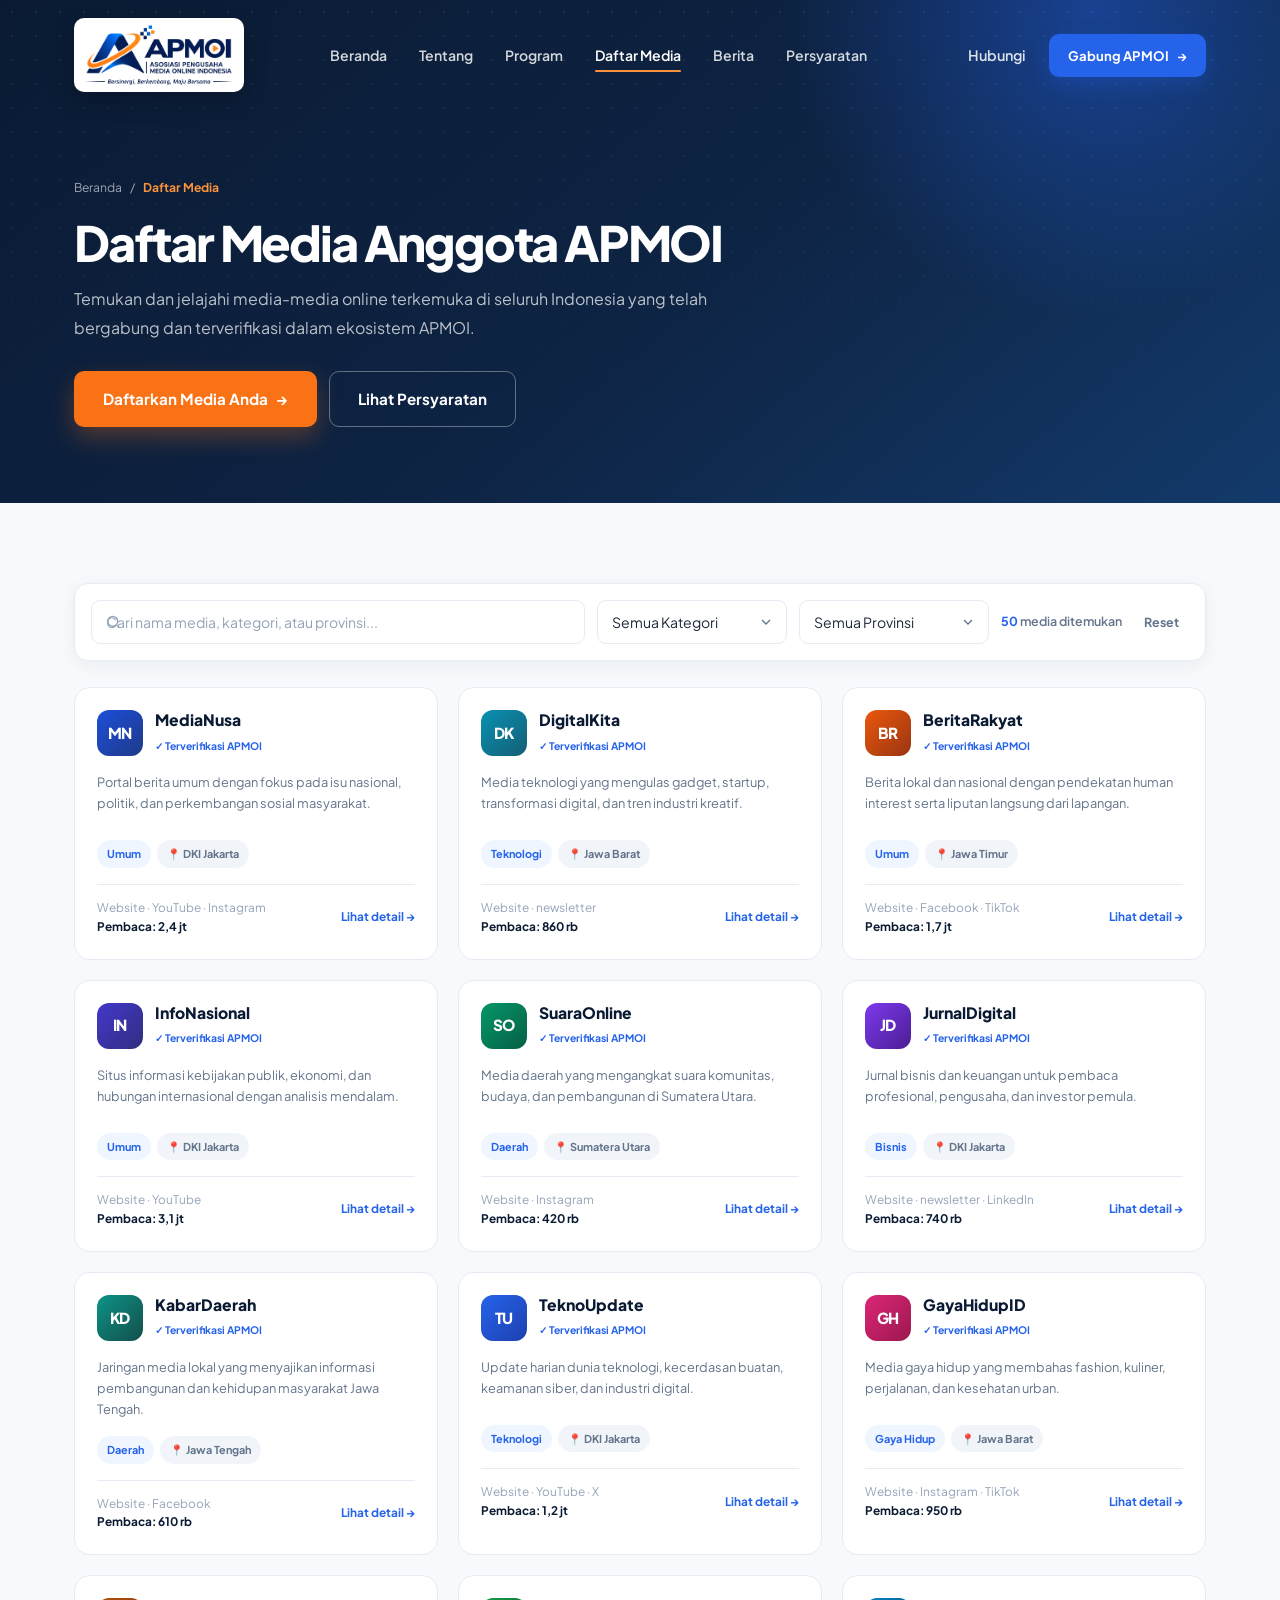
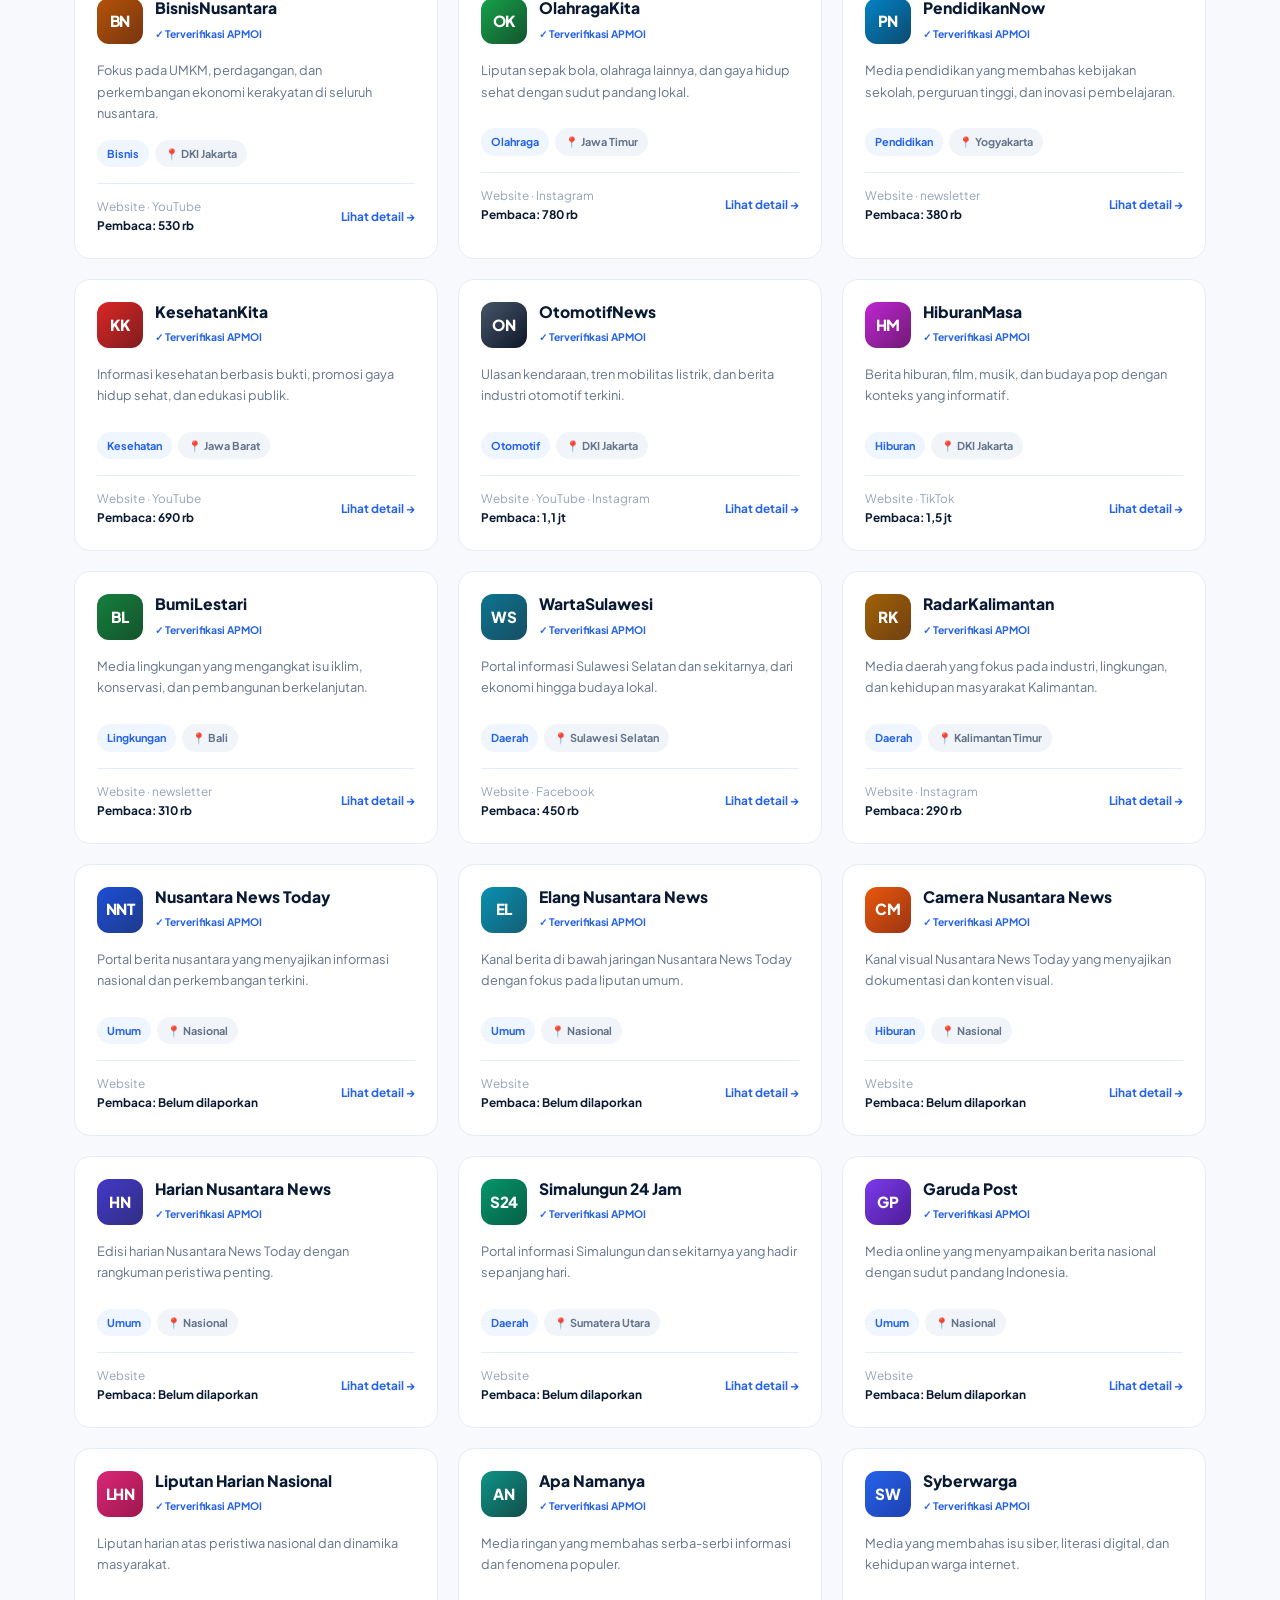
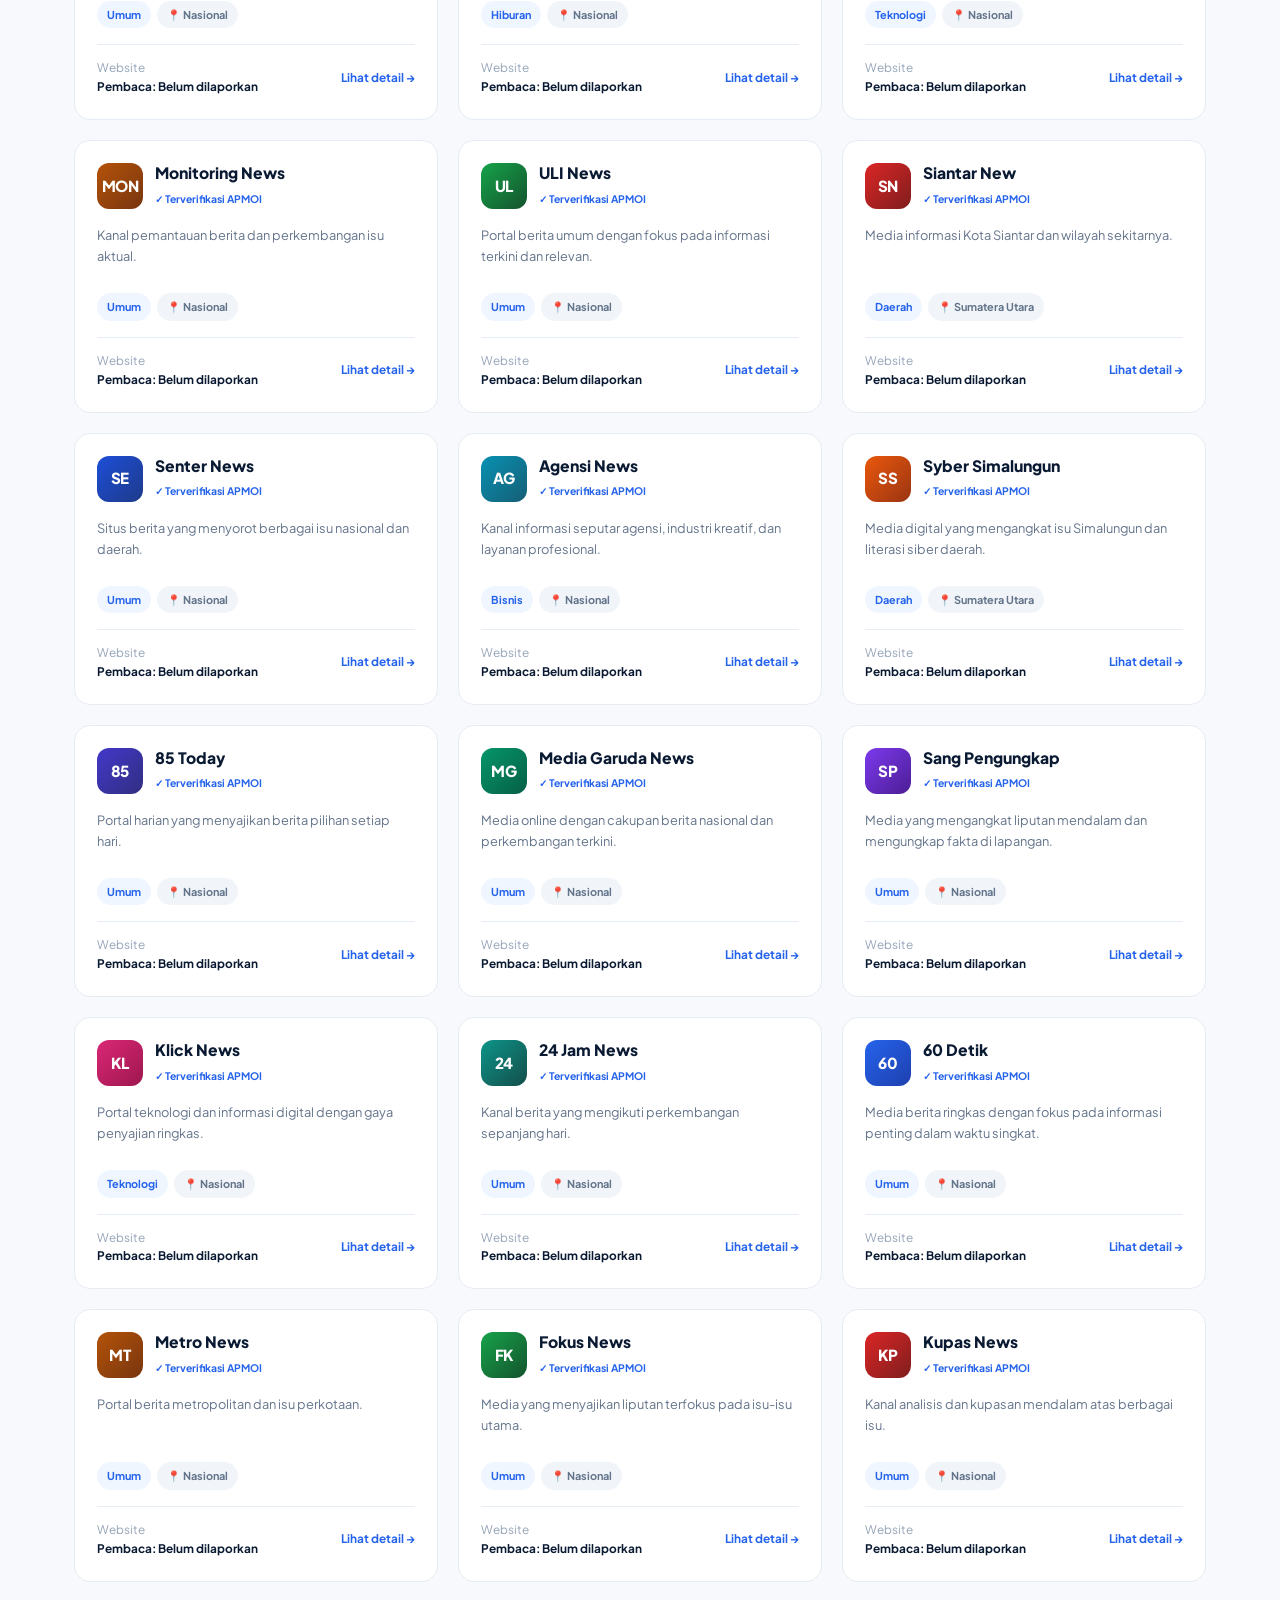
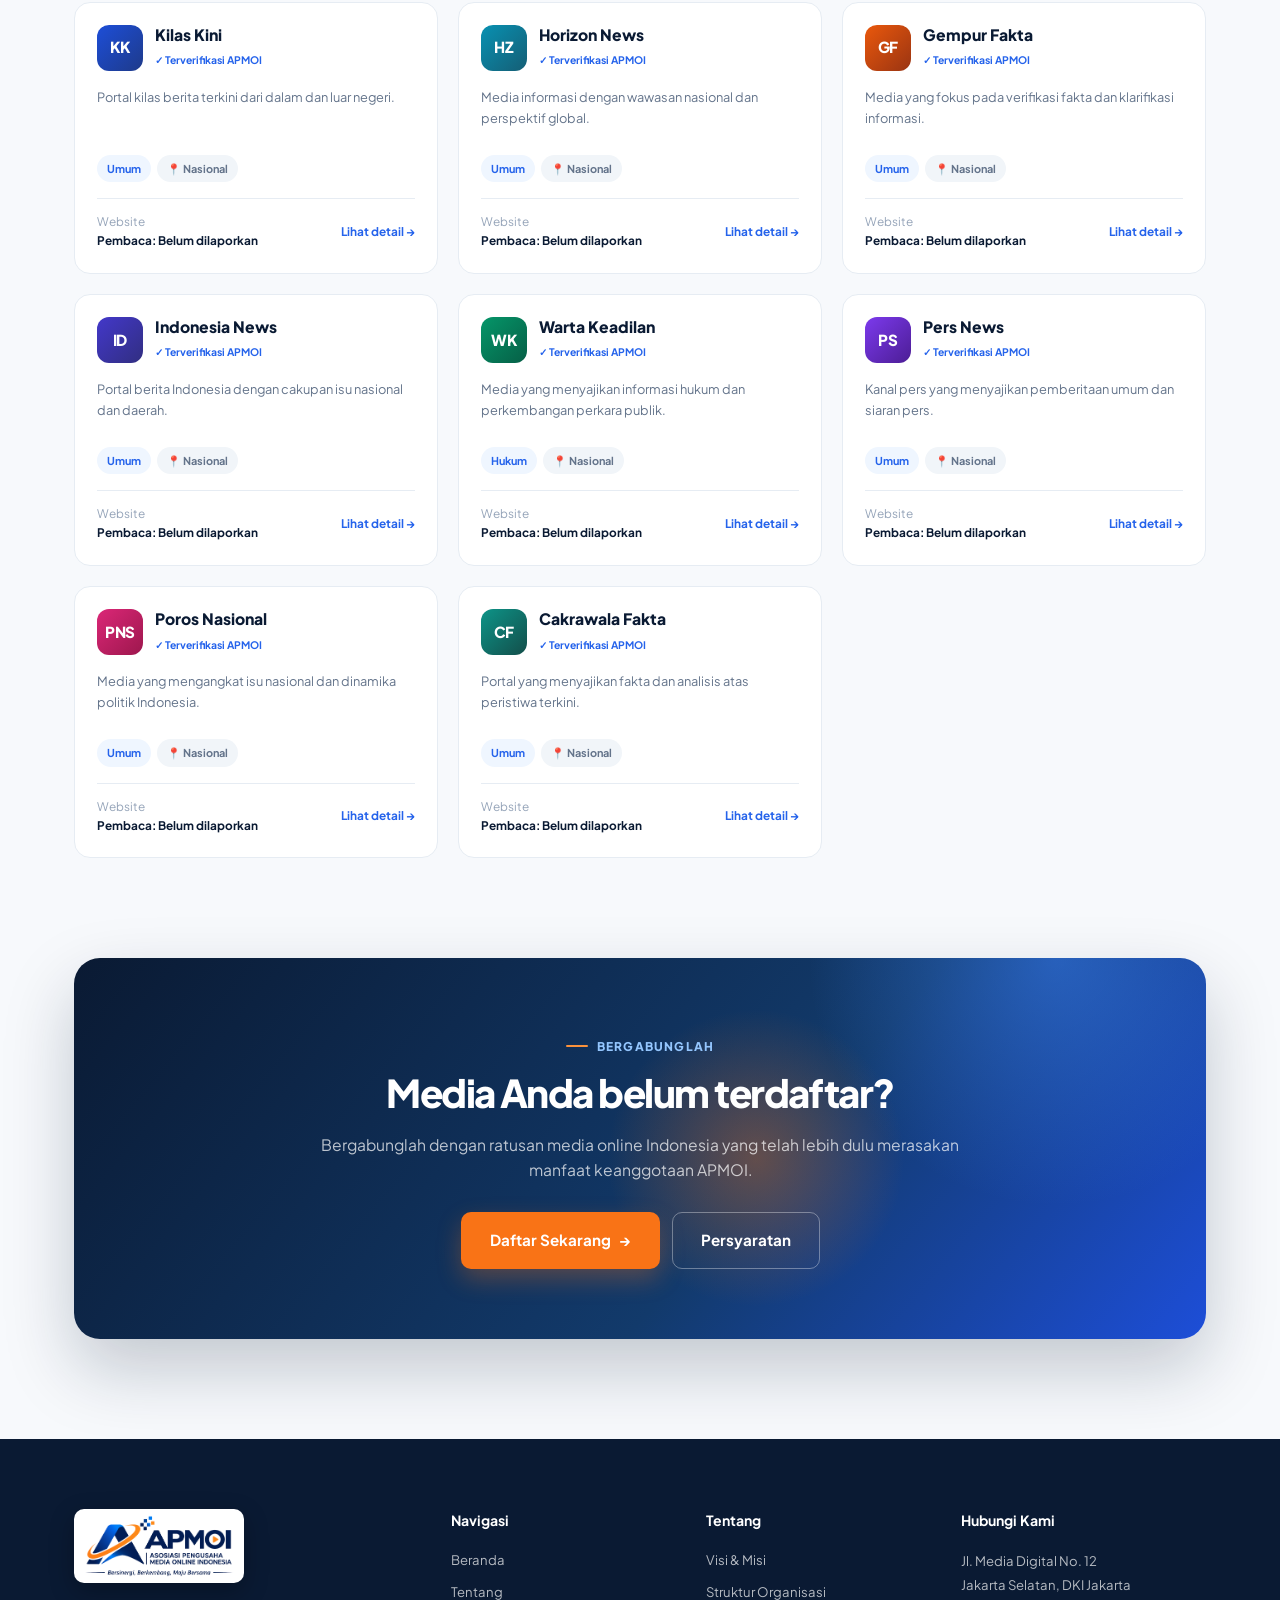
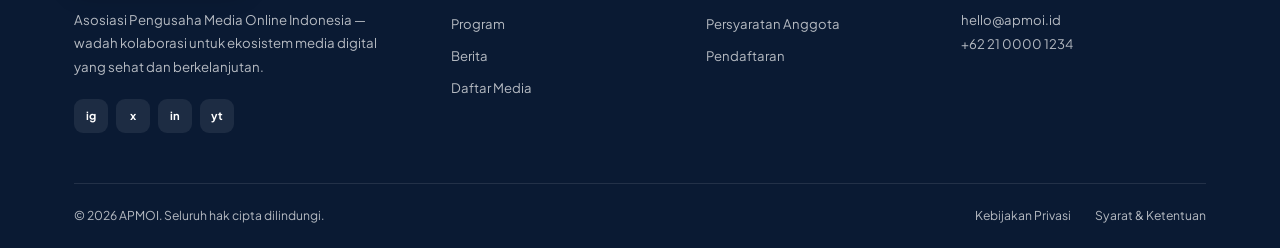
==== daftar-media.html @ 380a8fff "Tema website APMOI: halaman, direktori media, syarat anggota, PWA" ====
<!DOCTYPE html>
<html lang="id">
<head>
  <meta charset="UTF-8" />
  <meta name="viewport" content="width=device-width, initial-scale=1.0" />
  <meta name="description" content="Direktori media online anggota APMOI dari seluruh Indonesia." />
  <title>Daftar Media Anggota — APMOI</title>
  <link rel="preload" as="image" href="assets/apmoi-logo-transparent.png" />
  <link rel="preconnect" href="https://fonts.googleapis.com" />
  <link rel="preconnect" href="https://fonts.gstatic.com" crossorigin />
  <link href="https://fonts.googleapis.com/css2?family=Plus+Jakarta+Sans:wght@400;500;600;700;800&display=swap" rel="stylesheet" />
  <link rel="stylesheet" href="css/style.css" />
  <link rel="manifest" href="manifest.webmanifest" />
  <meta name="theme-color" content="#0a1a33" />
  <meta name="mobile-web-app-capable" content="yes" />
  <link rel="apple-touch-icon" href="assets/icon-192.png" />
</head>
<body data-page="media">
  <header class="site-header" id="header">
    <div class="container header-inner">
      <a href="index.html" class="brand" aria-label="APMOI Beranda">
        <span class="brand-plate"><img src="assets/apmoi-logo-transparent.png" alt="APMOI — Asosiasi Pengusaha Media Online Indonesia" class="brand-logo" width="722" height="300" /></span>
      </a>
      <nav class="nav" id="nav" aria-label="Navigasi utama">
        <a href="index.html" class="nav-link" data-nav="home">Beranda</a>
        <a href="tentang.html" class="nav-link" data-nav="tentang">Tentang</a>
        <a href="program.html" class="nav-link" data-nav="program">Program</a>
        <a href="daftar-media.html" class="nav-link" data-nav="media">Daftar Media</a>
        <a href="berita.html" class="nav-link" data-nav="berita">Berita</a>
        <a href="persyaratan.html" class="nav-link" data-nav="persyaratan">Persyaratan</a>
      </nav>
      <div class="header-actions">
        <a href="kontak.html" class="btn btn-ghost">Hubungi</a>
        <a href="pendaftaran.html" class="btn btn-primary btn-sm">Gabung APMOI <span aria-hidden="true">→</span></a>
      </div>
      <button class="menu-toggle" id="menuToggle" aria-label="Buka menu" aria-expanded="false"><span></span><span></span><span></span></button>
    </div>
  </header>
  <main>
    <section class="page-hero">
      <div class="container">
        <div class="breadcrumb"><a href="index.html">Beranda</a><span>/</span><span>Daftar Media</span></div>
        <h1>Daftar Media Anggota APMOI</h1>
        <p>Temukan dan jelajahi media-media online terkemuka di seluruh Indonesia yang telah bergabung dan terverifikasi dalam ekosistem APMOI.</p>
        <div class="page-hero-actions">
          <a href="pendaftaran.html" class="btn btn-accent btn-lg">Daftarkan Media Anda <span>→</span></a>
          <a href="persyaratan.html" class="btn btn-outline-light btn-lg">Lihat Persyaratan</a>
        </div>
      </div>
    </section>
    <section class="page-section tint">
      <div class="container">
        <div class="toolbar">
          <div class="search-box">
            <svg viewBox="0 0 24 24"><circle cx="11" cy="11" r="7"/><path d="m20 20-3.5-3.5"/></svg>
            <input type="text" id="mediaSearch" placeholder="Cari nama media, kategori, atau provinsi..." aria-label="Cari media" />
          </div>
          <select id="filterKategori" aria-label="Filter kategori"><option value="">Semua Kategori</option></select>
          <select id="filterProvinsi" aria-label="Filter provinsi"><option value="">Semua Provinsi</option></select>
          <span class="toolbar-note"><strong id="resultCount">50</strong> media ditemukan</span>
          <button class="btn-reset" id="resetFilter">Reset</button>
        </div>
        <div class="directory-grid" id="directoryGrid">

        </div>
        <div class="empty-state" id="emptyState" style="display:none">
          <div class="empty-icon">🔍</div><h3>Media tidak ditemukan</h3>
          <p>Coba kata kunci lain atau ubah filter pencarian Anda.</p>
        </div>
      </div>
    </section>
    <section class="cta">
      <div class="container">
        <div class="cta-box reveal">
          <div class="cta-glow" aria-hidden="true"></div>
          <div class="cta-content">
            <div class="section-tag light"><span></span> Bergabunglah</div>
            <h2>Media Anda belum terdaftar?</h2>
            <p>Bergabunglah dengan ratusan media online Indonesia yang telah lebih dulu merasakan manfaat keanggotaan APMOI.</p>
            <div class="cta-actions"><a href="pendaftaran.html" class="btn btn-accent btn-lg">Daftar Sekarang <span>→</span></a><a href="persyaratan.html" class="btn btn-outline-light btn-lg">Persyaratan</a></div>
          </div>
        </div>
      </div>
    </section>
  </main>
  <footer class="site-footer" id="kontak">
    <div class="container">
      <div class="footer-grid">
        <div class="footer-brand">
          <a href="index.html" class="brand">
            <span class="brand-plate"><img src="assets/apmoi-logo-transparent.png" alt="APMOI" class="brand-logo" width="722" height="300" /></span>
          </a>
          <p>Asosiasi Pengusaha Media Online Indonesia — wadah kolaborasi untuk ekosistem media digital yang sehat dan berkelanjutan.</p>
          <div class="socials">
            <a href="https://instagram.com" target="_blank" rel="noopener" aria-label="Instagram">ig</a>
            <a href="https://x.com" target="_blank" rel="noopener" aria-label="Twitter">x</a>
            <a href="https://linkedin.com" target="_blank" rel="noopener" aria-label="LinkedIn">in</a>
            <a href="https://youtube.com" target="_blank" rel="noopener" aria-label="YouTube">yt</a>
          </div>
        </div>
        <div class="footer-col">
          <h4>Navigasi</h4>
          <a href="index.html">Beranda</a>
          <a href="tentang.html">Tentang</a>
          <a href="program.html">Program</a>
          <a href="berita.html">Berita</a>
          <a href="daftar-media.html">Daftar Media</a>
        </div>
        <div class="footer-col">
          <h4>Tentang</h4>
          <a href="tentang.html#visi-misi">Visi & Misi</a>
          <a href="tentang.html#struktur">Struktur Organisasi</a>
          <a href="persyaratan.html">Persyaratan Anggota</a>
          <a href="pendaftaran.html">Pendaftaran</a>
        </div>
        <div class="footer-col">
          <h4>Hubungi Kami</h4>
          <p>Jl. Media Digital No. 12<br />Jakarta Selatan, DKI Jakarta</p>
          <p>hello@apmoi.id<br />+62 21 0000 1234</p>
        </div>
      </div>
      <div class="footer-bottom">
        <p>© 2026 APMOI. Seluruh hak cipta dilindungi.</p>
        <div><a href="kebijakan.html">Kebijakan Privasi</a><a href="kebijakan.html#syarat">Syarat & Ketentuan</a></div>
      </div>
    </div>
  </footer>
  <script src="js/main.js"></script>
  <script src="js/media.js"></script>
  <script src="js/pages.js"></script>
  <script>
    if ("serviceWorker" in navigator) {
      window.addEventListener("load", () => navigator.serviceWorker.register("sw.js").catch(() => {}));
    }
  </script>
</body>
</html>
---- css/style.css ----
/* ============================================================
   APMOI — Asosiasi Pengusaha Media Online Indonesia
   Website theme
   ============================================================ */

:root {
  --navy: #0a1a33;
  --navy-2: #0e2444;
  --navy-3: #13315c;
  --blue: #2563eb;
  --blue-light: #3b82f6;
  --cyan: #06b6d4;
  --orange: #f97316;
  --orange-light: #fb923c;
  --purple: #8b5cf6;
  --bg: #f7f9fc;
  --white: #ffffff;
  --text: #1e293b;
  --muted: #64748b;
  --muted-light: #94a3b8;
  --border: #e6ecf3;
  --radius: 16px;
  --radius-sm: 10px;
  --shadow-sm: 0 4px 16px rgba(15, 36, 70, 0.06);
  --shadow-md: 0 14px 40px rgba(15, 36, 70, 0.1);
  --shadow-lg: 0 30px 70px rgba(10, 26, 51, 0.22);
  --transition: 0.3s cubic-bezier(0.4, 0, 0.2, 1);
  --max: 1180px;
}

* { margin: 0; padding: 0; box-sizing: border-box; }

html { scroll-behavior: smooth; }

body {
  font-family: "Plus Jakarta Sans", sans-serif;
  color: var(--text);
  background: var(--bg);
  line-height: 1.6;
  -webkit-font-smoothing: antialiased;
  overflow-x: hidden;
}

a { text-decoration: none; color: inherit; }
img { max-width: 100%; display: block; }
button { font-family: inherit; cursor: pointer; }

.container { width: 100%; max-width: var(--max); margin: 0 auto; padding: 0 24px; }

/* ---------- Buttons ---------- */
.btn {
  display: inline-flex;
  align-items: center;
  justify-content: center;
  gap: 8px;
  padding: 12px 22px;
  border-radius: 10px;
  font-size: 0.9rem;
  font-weight: 700;
  border: 1.5px solid transparent;
  transition: all var(--transition);
  white-space: nowrap;
}
.btn span { transition: transform var(--transition); }
.btn:hover span { transform: translateX(4px); }
.btn-sm { padding: 10px 18px; font-size: 0.82rem; }
.btn-lg { padding: 15px 28px; font-size: 0.95rem; }
.btn-primary { background: var(--blue); color: #fff; box-shadow: 0 8px 20px rgba(37, 99, 235, 0.25); }
.btn-primary:hover { background: #1d4ed8; transform: translateY(-2px); box-shadow: 0 12px 26px rgba(37, 99, 235, 0.35); }
.btn-ghost { color: var(--navy); font-weight: 600; padding: 10px 14px; }
.btn-ghost:hover { color: var(--blue); }
.btn-accent { background: var(--orange); color: #fff; box-shadow: 0 10px 24px rgba(249, 115, 22, 0.3); }
.btn-accent:hover { background: #ea580c; transform: translateY(-2px); box-shadow: 0 14px 30px rgba(249, 115, 22, 0.42); }
.btn-outline-light { color: #fff; border-color: rgba(255,255,255,0.35); }
.btn-outline-light:hover { background: rgba(255,255,255,0.1); border-color: rgba(255,255,255,0.6); transform: translateY(-2px); }

/* ---------- Header ---------- */
.site-header {
  position: fixed;
  top: 0; left: 0; right: 0;
  z-index: 100;
  padding: 18px 0;
  transition: all var(--transition);
}
.site-header.scrolled {
  background: rgba(255,255,255,0.92);
  backdrop-filter: blur(14px);
  -webkit-backdrop-filter: blur(14px);
  box-shadow: 0 1px 0 var(--border), 0 8px 30px rgba(15,36,70,0.06);
  padding: 12px 0;
}
.header-inner { display: flex; align-items: center; justify-content: space-between; gap: 24px; }

.brand { display: inline-flex; align-items: center; flex: none; }
.brand-plate {
  display: block;
  background: #fff;
  border-radius: 10px;
  padding: 6px 10px;
  box-shadow: 0 8px 24px rgba(0, 0, 0, 0.22);
  transition: all var(--transition);
}
.brand-logo { display: block; width: 150px; height: auto; }
.site-header.scrolled .brand-plate {
  background: transparent;
  box-shadow: none;
  padding: 6px 0;
}
.site-footer .brand-plate { box-shadow: 0 8px 24px rgba(0, 0, 0, 0.28); }

.nav { display: flex; align-items: center; gap: 4px; }
.nav-link {
  color: rgba(255,255,255,0.82);
  font-size: 0.88rem;
  font-weight: 600;
  padding: 9px 14px;
  border-radius: 8px;
  transition: all var(--transition);
  position: relative;
}
.nav-link:hover, .nav-link.active { color: #fff; }
.nav-link.active::after {
  content: ""; position: absolute; left: 14px; right: 14px; bottom: 3px;
  height: 2px; border-radius: 2px; background: var(--orange-light);
}
.site-header.scrolled .nav-link { color: var(--muted); }
.site-header.scrolled .nav-link:hover, .site-header.scrolled .nav-link.active { color: var(--blue); }
.site-header.scrolled .nav-link.active::after { background: var(--blue); }

.header-actions { display: flex; align-items: center; gap: 8px; }
.site-header:not(.scrolled) .btn-ghost { color: rgba(255,255,255,0.85); }
.site-header:not(.scrolled) .btn-ghost:hover { color: #fff; }

.menu-toggle { display: none; background: none; border: 0; width: 42px; height: 42px; padding: 10px; }
.menu-toggle span { display: block; height: 2px; background: #fff; border-radius: 2px; margin: 5px 0; transition: all var(--transition); }
.site-header.scrolled .menu-toggle span { background: var(--navy); }

/* ---------- Hero ---------- */
.hero {
  position: relative;
  background: linear-gradient(150deg, #0a1a33 0%, #0e2444 55%, #123a6b 100%);
  color: #fff;
  padding-top: 178px;
  overflow: hidden;
}
.hero-bg { position: absolute; inset: 0; overflow: hidden; pointer-events: none; }
.blob { position: absolute; border-radius: 50%; filter: blur(80px); opacity: 0.5; }
.blob-1 { width: 520px; height: 520px; background: #1d4ed8; top: -180px; right: -80px; }
.blob-2 { width: 420px; height: 420px; background: #0891b2; bottom: -220px; left: -100px; opacity: 0.3; }
.grid-overlay {
  position: absolute; inset: 0;
  background-image: radial-gradient(rgba(255,255,255,0.09) 1px, transparent 1px);
  background-size: 26px 26px;
  mask-image: linear-gradient(to bottom, black, transparent 85%);
  -webkit-mask-image: linear-gradient(to bottom, black, transparent 85%);
}
.hero-inner {
  position: relative; z-index: 2;
  display: grid; grid-template-columns: 1.05fr 0.95fr;
  align-items: center; gap: 60px;
  padding-bottom: 90px;
}
.eyebrow {
  display: inline-flex; align-items: center; gap: 9px;
  background: rgba(255,255,255,0.08);
  border: 1px solid rgba(255,255,255,0.14);
  padding: 7px 15px 7px 11px; border-radius: 100px;
  font-size: 0.75rem; font-weight: 600; letter-spacing: 0.02em;
  color: rgba(255,255,255,0.9);
  margin-bottom: 24px;
}
.eyebrow-dot { width: 8px; height: 8px; border-radius: 50%; background: var(--orange-light); box-shadow: 0 0 0 4px rgba(251,146,60,0.2); }
.hero h1 { font-size: clamp(2.5rem, 4.6vw, 4rem); line-height: 1.12; font-weight: 800; letter-spacing: -0.045em; margin-bottom: 22px; }
.grad-text { background: linear-gradient(100deg, #60a5fa 0%, #22d3ee 50%, #fb923c 100%); -webkit-background-clip: text; background-clip: text; color: transparent; }
.hero-desc { color: rgba(255,255,255,0.72); font-size: 1.02rem; max-width: 520px; margin-bottom: 32px; line-height: 1.75; }
.hero-actions { display: flex; flex-wrap: wrap; gap: 12px; margin-bottom: 36px; }
.hero-trust { display: flex; align-items: center; gap: 14px; }
.avatars { display: flex; }
.avatars span {
  width: 34px; height: 34px; border-radius: 50%;
  display: grid; place-items: center;
  font-size: 0.6rem; font-weight: 800; color: #fff;
  border: 2px solid var(--navy-2); margin-left: -10px;
  background: linear-gradient(135deg, #3b82f6, #1e3a8a);
}
.avatars span:first-child { margin-left: 0; }
.avatars span:nth-child(2) { background: linear-gradient(135deg, #f97316, #c2410c); }
.avatars span:nth-child(3) { background: linear-gradient(135deg, #06b6d4, #0e7490); }
.avatars span:nth-child(4) { background: linear-gradient(135deg, #8b5cf6, #5b21b6); }
.avatars span:nth-child(5) { background: #1e293b; font-size: 0.55rem; }
.hero-trust p { font-size: 0.78rem; color: rgba(255,255,255,0.65); }
.hero-trust strong { color: #fff; }

/* Hero visual */
.hero-visual { position: relative; min-height: 420px; }
.visual-card {
  background: linear-gradient(160deg, rgba(255,255,255,0.12), rgba(255,255,255,0.04));
  border: 1px solid rgba(255,255,255,0.16);
  backdrop-filter: blur(18px); -webkit-backdrop-filter: blur(18px);
  border-radius: 22px; padding: 26px;
  box-shadow: var(--shadow-lg);
}
.main-card { position: relative; z-index: 2; transform: rotate(1.5deg); transition: transform 0.5s ease; }
.main-card:hover { transform: rotate(0deg) translateY(-6px); }
.card-top { display: flex; justify-content: space-between; align-items: flex-start; margin-bottom: 26px; }
.card-label { font-size: 0.68rem; text-transform: uppercase; letter-spacing: 0.12em; color: rgba(255,255,255,0.55); font-weight: 700; }
.card-top h3 { font-size: 1.05rem; font-weight: 700; margin-top: 4px; }
.badge-live { display: inline-flex; align-items: center; gap: 6px; font-size: 0.68rem; font-weight: 700; background: rgba(16,185,129,0.16); color: #6ee7b7; padding: 5px 10px; border-radius: 100px; }
.badge-live i { width: 6px; height: 6px; border-radius: 50%; background: #34d399; box-shadow: 0 0 8px #34d399; }
.chart { height: 160px; display: flex; align-items: flex-end; gap: 10px; padding-bottom: 2px; border-bottom: 1px solid rgba(255,255,255,0.12); }
.chart-bar { flex: 1; height: var(--h); position: relative; }
.chart-bar span {
  position: absolute; bottom: 0; left: 0; right: 0; height: 100%;
  background: linear-gradient(180deg, rgba(96,165,250,0.75), rgba(37,99,235,0.25));
  border-radius: 6px 6px 0 0;
  transform-origin: bottom;
  animation: growBar 1s cubic-bezier(0.2,0.8,0.2,1) backwards;
}
.chart-bar:nth-child(1) span { animation-delay: 0.1s; }
.chart-bar:nth-child(2) span { animation-delay: 0.18s; }
.chart-bar:nth-child(3) span { animation-delay: 0.26s; }
.chart-bar:nth-child(4) span { animation-delay: 0.34s; }
.chart-bar:nth-child(5) span { animation-delay: 0.42s; }
.chart-bar:nth-child(6) span { animation-delay: 0.5s; }
.chart-bar:nth-child(7) span { animation-delay: 0.58s; }
.chart-bar.active span { background: linear-gradient(180deg, #fb923c, rgba(249,115,22,0.3)); }
@keyframes growBar { from { transform: scaleY(0); } to { transform: scaleY(1); } }
.card-foot { display: grid; grid-template-columns: repeat(3, 1fr); gap: 8px; margin-top: 22px; }
.card-foot div { display: flex; flex-direction: column; }
.card-foot small { font-size: 0.65rem; color: rgba(255,255,255,0.55); }
.card-foot strong { font-size: 1.1rem; font-weight: 800; margin-top: 2px; }

.float-card {
  position: absolute; z-index: 3;
  display: flex; align-items: center; gap: 12px;
  background: rgba(255,255,255,0.96);
  color: var(--navy);
  border-radius: 14px; padding: 12px 16px;
  box-shadow: 0 18px 40px rgba(0,0,0,0.25);
  animation: floaty 5s ease-in-out infinite;
}
.float-card small { display: block; font-size: 0.63rem; color: var(--muted); }
.float-card strong { font-size: 0.95rem; font-weight: 800; }
.float-1 { top: 40px; right: -18px; }
.float-2 { bottom: 32px; left: -22px; animation-delay: -2.5s; }
.float-icon { width: 36px; height: 36px; border-radius: 10px; display: grid; place-items: center; font-weight: 800; color: #fff; background: linear-gradient(135deg, #22c55e, #16a34a); font-size: 1rem; }
.float-ring { width: 40px; height: 40px; border-radius: 50%; display: grid; place-items: center; background: conic-gradient(var(--blue) 0 92%, #e2e8f0 92%); position: relative; }
.float-ring::before { content: ""; position: absolute; inset: 5px; border-radius: 50%; background: #fff; }
.float-ring span { position: relative; z-index: 1; font-size: 0.6rem; font-weight: 800; color: var(--blue); }
.float-chip {
  position: absolute; z-index: 3; bottom: 130px; right: -10px;
  background: var(--orange); color: #fff; font-size: 0.68rem; font-weight: 700;
  padding: 9px 14px; border-radius: 100px; box-shadow: 0 12px 26px rgba(249,115,22,0.4);
  animation: floaty 6s ease-in-out infinite reverse;
}
@keyframes floaty { 0%,100% { transform: translateY(0); } 50% { transform: translateY(-12px); } }

/* Hero stats */
.hero-stats { position: relative; z-index: 2; border-top: 1px solid rgba(255,255,255,0.1); background: rgba(0,0,0,0.12); }
.stats-grid { display: grid; grid-template-columns: repeat(4, 1fr); }
.stat { text-align: center; padding: 34px 12px; border-right: 1px solid rgba(255,255,255,0.1); }
.stat:last-child { border-right: 0; }
.stat strong { display: block; font-size: 2.2rem; font-weight: 800; letter-spacing: -0.04em; }
.stat span { font-size: 0.78rem; color: rgba(255,255,255,0.6); font-weight: 500; }

/* ---------- Sections ---------- */
.section { padding: 100px 0; }
.section-tag {
  display: inline-flex; align-items: center; gap: 9px;
  font-size: 0.75rem; font-weight: 800; letter-spacing: 0.1em;
  text-transform: uppercase; color: var(--blue);
  margin-bottom: 14px;
}
.section-tag span { width: 22px; height: 2px; background: var(--orange); border-radius: 2px; }
.section-tag.light { color: #93c5fd; }
.section-tag.light span { background: var(--orange-light); }
.section-title { font-size: clamp(1.9rem, 3vw, 2.6rem); line-height: 1.2; font-weight: 800; letter-spacing: -0.04em; color: var(--navy); margin-bottom: 16px; }
.section-desc { color: var(--muted); font-size: 0.98rem; line-height: 1.8; }
.section-head { margin-bottom: 50px; }
.section-head.center { text-align: center; max-width: 640px; margin-left: auto; margin-right: auto; }
.section-head.center .section-desc { margin-top: 4px; }
.section-head.row { display: flex; align-items: flex-end; justify-content: space-between; gap: 30px; }
.link-arrow { display: inline-flex; align-items: center; gap: 8px; color: var(--blue); font-weight: 700; font-size: 0.9rem; margin-top: 24px; }
.link-arrow span { transition: transform var(--transition); }
.link-arrow:hover span { transform: translateX(5px); }

/* ---------- About ---------- */
.about { background: var(--white); }
.about-grid { display: grid; grid-template-columns: 0.95fr 1.05fr; gap: 80px; align-items: center; }
.about-visual { position: relative; padding: 20px 20px 40px 0; }
.about-shape { position: absolute; inset: 0 0 20px 20px; background: linear-gradient(135deg, #dbeafe, #e0f2fe); border-radius: 26px; transform: rotate(-3deg); }
.about-img-card {
  position: relative; z-index: 2;
  background: linear-gradient(150deg, var(--navy), #1e40af);
  border-radius: 24px; padding: 44px 36px; min-height: 340px;
  display: flex; flex-direction: column; justify-content: flex-end;
  box-shadow: var(--shadow-md); overflow: hidden;
}
.about-pattern { position: absolute; inset: 0; background-image: radial-gradient(rgba(255,255,255,0.12) 1px, transparent 1px); background-size: 20px 20px; opacity: 0.6; }
.about-quote { position: relative; z-index: 2; color: #fff; }
.quote-mark { font-size: 4rem; line-height: 0.6; color: var(--orange-light); font-family: Georgia, serif; }
.about-quote p { font-size: 1.35rem; font-weight: 700; line-height: 1.45; letter-spacing: -0.02em; margin: 12px 0 18px; }
.quote-by { font-size: 0.72rem; color: rgba(255,255,255,0.65); }
.quote-by span { color: #fff; font-weight: 700; }
.about-badge {
  position: absolute; z-index: 3; right: -10px; top: 0;
  background: #fff; border-radius: 14px; padding: 14px 20px;
  box-shadow: var(--shadow-md); text-align: center;
}
.about-badge strong { display: block; font-size: 1.5rem; font-weight: 800; color: var(--blue); line-height: 1; }
.about-badge small { font-size: 0.65rem; color: var(--muted); }
.vision-mission { margin-top: 30px; display: grid; gap: 16px; }
.vm-item { display: flex; gap: 16px; background: var(--bg); border: 1px solid var(--border); border-radius: var(--radius-sm); padding: 18px 20px; transition: all var(--transition); }
.vm-item:hover { border-color: #bfdbfe; transform: translateX(4px); }
.vm-icon { width: 42px; height: 42px; flex: none; display: grid; place-items: center; border-radius: 11px; background: #dbeafe; color: var(--blue); font-size: 1.2rem; font-weight: 700; }
.vm-item h4 { font-size: 0.95rem; font-weight: 800; color: var(--navy); margin-bottom: 3px; }
.vm-item p { font-size: 0.83rem; color: var(--muted); line-height: 1.6; }

/* ---------- Programs ---------- */
.programs { background: var(--bg); }
.program-grid { display: grid; grid-template-columns: repeat(4, 1fr); gap: 20px; }
.program-card {
  position: relative; overflow: hidden;
  background: var(--white); border: 1px solid var(--border);
  border-radius: var(--radius); padding: 30px 26px 34px;
  transition: all var(--transition);
}
.program-card:hover { transform: translateY(-8px); box-shadow: var(--shadow-md); border-color: transparent; }
.program-card::before { content: ""; position: absolute; top: 0; left: 0; right: 0; height: 3px; background: var(--blue); transform: scaleX(0); transition: transform var(--transition); }
.program-card:hover::before { transform: scaleX(1); }
.program-icon { width: 52px; height: 52px; display: grid; place-items: center; border-radius: 14px; font-size: 1.4rem; font-weight: 700; margin-bottom: 22px; }
.program-icon.blue { background: #dbeafe; color: var(--blue); }
.program-icon.orange { background: #ffedd5; color: var(--orange); }
.program-icon.cyan { background: #cffafe; color: #0891b2; }
.program-icon.purple { background: #ede9fe; color: var(--purple); }
.program-card h3 { font-size: 1.05rem; font-weight: 800; color: var(--navy); margin-bottom: 10px; }
.program-card p { font-size: 0.85rem; color: var(--muted); line-height: 1.7; }
.program-num { position: absolute; right: 20px; top: 18px; font-size: 2.4rem; font-weight: 800; color: var(--bg); line-height: 1; }

/* ---------- News ---------- */
.news { background: var(--white); }
.news-grid { display: grid; grid-template-columns: repeat(3, 1fr); gap: 24px; }
.news-filter-bar { display: flex; flex-wrap: wrap; gap: 8px; margin-bottom: 28px; }
.news-filter { background: var(--white); border: 1px solid var(--border); color: var(--muted); font-size: 0.78rem; font-weight: 700; padding: 9px 16px; border-radius: 100px; transition: all var(--transition); }
.news-filter:hover { border-color: #bfdbfe; color: var(--blue); }
.news-filter.active { background: var(--navy); border-color: var(--navy); color: #fff; }
.news-card { background: var(--white); border: 1px solid var(--border); border-radius: var(--radius); overflow: hidden; transition: all var(--transition); }
.news-card.hidden { display: none; }
.news-card:hover { transform: translateY(-6px); box-shadow: var(--shadow-md); border-color: transparent; }
.news-thumb { height: 180px; position: relative; overflow: hidden; }
.news-thumb::after { content: ""; position: absolute; inset: 0; background: linear-gradient(to top, rgba(10,26,51,0.25), transparent); }
.thumb-1 { background: linear-gradient(135deg, #1e3a8a, #3b82f6); }
.thumb-2 { background: linear-gradient(135deg, #0f766e, #06b6d4); }
.thumb-3 { background: linear-gradient(135deg, #9a3412, #f97316); }
.news-thumb::before {
  content: ""; position: absolute; inset: 0;
  background-image: radial-gradient(rgba(255,255,255,0.18) 1.5px, transparent 1.5px);
  background-size: 18px 18px;
}
.news-cat { position: absolute; z-index: 2; top: 16px; left: 16px; background: rgba(255,255,255,0.95); color: var(--navy); font-size: 0.68rem; font-weight: 800; padding: 5px 12px; border-radius: 100px; }
.news-body { padding: 24px; }
.news-meta { font-size: 0.72rem; color: var(--muted-light); font-weight: 600; margin-bottom: 10px; }
.news-body h3 { font-size: 1.05rem; font-weight: 800; line-height: 1.45; color: var(--navy); margin-bottom: 10px; transition: color var(--transition); }
.news-card:hover .news-body h3 { color: var(--blue); }
.news-body p { font-size: 0.83rem; color: var(--muted); line-height: 1.7; margin-bottom: 16px; }
.read-more { font-size: 0.82rem; font-weight: 700; color: var(--blue); display: inline-flex; align-items: center; gap: 6px; }
.read-more span { transition: transform var(--transition); }
.read-more:hover span { transform: translateX(5px); }

/* ---------- Members ---------- */
.members { background: var(--bg); }
.logo-cloud { display: grid; grid-template-columns: repeat(4, 1fr); gap: 16px; }
.logo-item {
  display: flex; align-items: center; justify-content: center; gap: 10px;
  background: var(--white); border: 1px solid var(--border);
  border-radius: 12px; padding: 24px 12px;
  font-size: 1rem; font-weight: 800; color: var(--navy-2);
  letter-spacing: -0.02em; transition: all var(--transition);
}
.logo-item:hover { border-color: #bfdbfe; box-shadow: var(--shadow-sm); transform: translateY(-3px); color: var(--blue); }
.logo-glyph { font-size: 1.1rem; }
.g1 { color: var(--blue); } .g2 { color: var(--orange); } .g3 { color: #0891b2; } .g4 { color: var(--purple); }
.g5 { color: #e11d48; } .g6 { color: var(--blue); } .g7 { color: #16a34a; } .g8 { color: var(--orange); }

/* ---------- CTA ---------- */
.cta { padding: 20px 0 100px; background: var(--bg); }
.cta-box {
  position: relative; overflow: hidden;
  background: linear-gradient(130deg, #0a1a33, #123a6b 60%, #1d4ed8);
  border-radius: 26px; padding: 70px 60px; text-align: center;
  box-shadow: var(--shadow-lg);
}
.cta-glow { position: absolute; width: 500px; height: 500px; border-radius: 50%; background: radial-gradient(circle, rgba(59,130,246,0.5), transparent 70%); top: -250px; right: -100px; }
.cta-glow::after { content: ""; position: absolute; width: 300px; height: 300px; border-radius: 50%; background: radial-gradient(circle, rgba(249,115,22,0.35), transparent 70%); bottom: -100px; left: -200px; top: auto; right: auto; }
.cta-content { position: relative; z-index: 2; max-width: 700px; margin: 0 auto; }
.cta h2 { color: #fff; font-size: clamp(1.8rem, 3vw, 2.5rem); font-weight: 800; letter-spacing: -0.04em; line-height: 1.2; margin-bottom: 16px; }
.cta p { color: rgba(255,255,255,0.72); font-size: 0.98rem; margin-bottom: 30px; }
.cta-actions { display: flex; justify-content: center; flex-wrap: wrap; gap: 12px; }

/* ---------- Footer ---------- */
.site-footer { background: var(--navy); color: rgba(255,255,255,0.7); padding: 70px 0 0; }
.footer-grid { display: grid; grid-template-columns: 1.6fr 1fr 1fr 1.2fr; gap: 50px; padding-bottom: 50px; }
.footer-brand p { font-size: 0.83rem; line-height: 1.8; margin: 18px 0 20px; max-width: 320px; }
.socials { display: flex; gap: 8px; }
.socials a { width: 34px; height: 34px; display: grid; place-items: center; border-radius: 9px; background: rgba(255,255,255,0.08); color: #fff; font-size: 0.7rem; font-weight: 700; transition: all var(--transition); }
.socials a:hover { background: var(--blue); transform: translateY(-3px); }
.footer-col h4 { color: #fff; font-size: 0.88rem; font-weight: 700; margin-bottom: 18px; }
.footer-col a { display: block; font-size: 0.82rem; margin-bottom: 11px; transition: color var(--transition); }
.footer-col a:hover { color: #fff; }
.footer-col p { font-size: 0.82rem; line-height: 1.8; margin-bottom: 12px; }
.footer-bottom { border-top: 1px solid rgba(255,255,255,0.1); padding: 22px 0; display: flex; justify-content: space-between; align-items: center; gap: 20px; font-size: 0.76rem; }
.footer-bottom div { display: flex; gap: 24px; }
.footer-bottom a:hover { color: #fff; }

/* ---------- Reveal ---------- */
.reveal { opacity: 0; transform: translateY(24px); transition: opacity 0.7s ease, transform 0.7s ease; }
.reveal.visible { opacity: 1; transform: translateY(0); }
.program-grid .reveal:nth-child(2), .news-grid .reveal:nth-child(2), .stat.reveal:nth-child(2), .stats-grid .reveal:nth-child(2) { transition-delay: 0.1s; }
.program-grid .reveal:nth-child(3), .news-grid .reveal:nth-child(3), .stats-grid .reveal:nth-child(3) { transition-delay: 0.2s; }
.program-grid .reveal:nth-child(4), .stats-grid .reveal:nth-child(4) { transition-delay: 0.3s; }
.hero .reveal:nth-child(2) { transition-delay: 0.08s; }
.hero .reveal:nth-child(3) { transition-delay: 0.16s; }
.hero .reveal:nth-child(4) { transition-delay: 0.24s; }
.hero .reveal:nth-child(5) { transition-delay: 0.32s; }

/* ---------- Responsive ---------- */
@media (max-width: 1024px) {
  .hero-inner { gap: 36px; }
  .about-grid { gap: 40px; }
  .program-grid { grid-template-columns: repeat(2, 1fr); }
  .logo-cloud { grid-template-columns: repeat(4, 1fr); }
  .footer-grid { grid-template-columns: 1.4fr 1fr 1fr; }
  .footer-col:last-child { grid-column: 2 / -1; }
}

@media (max-width: 860px) {
  .nav {
    position: fixed; top: 0; right: 0; height: 100vh; width: 280px;
    background: var(--white); flex-direction: column; align-items: stretch;
    padding: 90px 24px 30px; gap: 4px;
    transform: translateX(100%); transition: transform var(--transition);
    box-shadow: -10px 0 40px rgba(0,0,0,0.1);
  }
  .nav.open { transform: translateX(0); }
  .nav-link { color: var(--navy); padding: 13px 12px; border-radius: 8px; }
  .nav-link.active { color: var(--blue); background: #eff6ff; }
  .nav-link.active::after { display: none; }
  .menu-toggle { display: block; z-index: 101; }
  .menu-toggle.open span:nth-child(1) { transform: translateY(7px) rotate(45deg); }
  .menu-toggle.open span:nth-child(2) { opacity: 0; }
  .menu-toggle.open span:nth-child(3) { transform: translateY(-7px) rotate(-45deg); }
  .header-actions { display: none; }
  .hero-inner { grid-template-columns: 1fr; padding-top: 20px; }
  .hero-visual { max-width: 520px; margin: 20px auto 0; width: 100%; }
  .hero { padding-top: 148px; }
  .about-grid { grid-template-columns: 1fr; }
  .about-visual { max-width: 520px; margin: 0 auto; width: 100%; }
  .news-grid { grid-template-columns: repeat(2, 1fr); }
  .news-card:last-child { grid-column: 1 / -1; }
  .section-head.row { flex-direction: column; align-items: flex-start; }
}

@media (max-width: 640px) {
  .container { padding: 0 18px; }
  .brand-logo { width: 126px; }
  .brand-plate { padding: 5px 8px; }
  .section { padding: 70px 0; }
  .hero h1 { font-size: 2.25rem; }
  .hero-desc { font-size: 0.92rem; }
  .stats-grid { grid-template-columns: repeat(2, 1fr); }
  .stat { border-bottom: 1px solid rgba(255,255,255,0.1); }
  .stat:nth-child(2) { border-right: 0; }
  .program-grid, .news-grid, .logo-cloud { grid-template-columns: 1fr; }
  .news-card:last-child { grid-column: auto; }
  .cta-box { padding: 50px 24px; }
  .footer-grid { grid-template-columns: 1fr 1fr; gap: 35px 20px; }
  .footer-brand { grid-column: 1 / -1; }
  .footer-col:last-child { grid-column: 1 / -1; }
  .footer-bottom { flex-direction: column; align-items: flex-start; }
  .float-1 { right: -6px; }
  .float-2 { left: -6px; }
  .float-chip { right: 0; }
}

@media (prefers-reduced-motion: reduce) {
  *, *::before, *::after { animation-duration: 0.01ms !important; transition-duration: 0.01ms !important; }
  .reveal { opacity: 1; transform: none; }
}

/* ============================================================
   Inner pages — direktori, persyaratan, form, artikel, dll.
   ============================================================ */

/* ---------- Page hero ---------- */
.page-hero {
  position: relative;
  overflow: hidden;
  background: linear-gradient(140deg, #0a1a33 0%, #0e2444 55%, #133a6b 100%);
  color: #fff;
  padding: 178px 0 76px;
}
.page-hero::before {
  content: ""; position: absolute; width: 620px; height: 620px; border-radius: 50%;
  background: radial-gradient(circle, rgba(37,99,235,0.45), transparent 70%);
  top: -300px; right: -120px; pointer-events: none;
}
.page-hero::after {
  content: ""; position: absolute; inset: 0; pointer-events: none;
  background-image: radial-gradient(rgba(255,255,255,0.08) 1px, transparent 1px);
  background-size: 24px 24px;
  mask-image: linear-gradient(to bottom, black, transparent 90%);
  -webkit-mask-image: linear-gradient(to bottom, black, transparent 90%);
}
.page-hero .container { position: relative; z-index: 2; }
.breadcrumb { display: flex; align-items: center; gap: 8px; font-size: 0.76rem; color: rgba(255,255,255,0.6); margin-bottom: 18px; }
.breadcrumb a:hover { color: #fff; }
.breadcrumb span:last-child { color: var(--orange-light); font-weight: 700; }
.page-hero h1 { font-size: clamp(2.1rem, 3.8vw, 3.2rem); line-height: 1.15; letter-spacing: -0.045em; font-weight: 800; margin-bottom: 14px; }
.page-hero p { max-width: 700px; color: rgba(255,255,255,0.72); font-size: 1rem; line-height: 1.8; }
.page-hero-actions { display: flex; flex-wrap: wrap; gap: 12px; margin-top: 28px; }

.page-section { padding: 80px 0; }
.page-section.alt { background: var(--white); }
.page-section.tint { background: var(--bg); }

/* ---------- Badges & pills ---------- */
.badge-soft { display: inline-flex; align-items: center; gap: 6px; font-size: 0.68rem; font-weight: 700; padding: 5px 10px; border-radius: 100px; background: #eff6ff; color: var(--blue); }
.badge-soft.orange { background: #fff7ed; color: #c2410c; }
.badge-soft.green { background: #ecfdf5; color: #059669; }
.badge-soft.purple { background: #f5f3ff; color: #7c3aed; }
.badge-soft.gray { background: #f1f5f9; color: var(--muted); }

/* ---------- Toolbar / filter ---------- */
.toolbar {
  display: flex; flex-wrap: wrap; gap: 12px; align-items: center;
  background: var(--white); border: 1px solid var(--border);
  border-radius: 14px; padding: 16px; box-shadow: var(--shadow-sm); margin-bottom: 26px;
}
.search-box { position: relative; flex: 1 1 260px; }
.search-box svg { position: absolute; left: 14px; top: 50%; transform: translateY(-50%); width: 17px; height: 17px; stroke: var(--muted-light); fill: none; stroke-width: 2; }
.search-box input { width: 100%; padding: 12px 14px 12px 42px; }
.toolbar select { flex: 0 1 190px; min-width: 150px; }
.toolbar-note { margin-left: auto; font-size: 0.78rem; color: var(--muted); font-weight: 600; white-space: nowrap; }
.toolbar-note strong { color: var(--blue); }
.btn-reset { background: none; border: 0; color: var(--muted); font-size: 0.78rem; font-weight: 700; padding: 8px 10px; border-radius: 8px; }
.btn-reset:hover { background: var(--bg); color: var(--blue); }

/* ---------- Form controls (shared) ---------- */
input[type="text"], input[type="email"], input[type="url"], input[type="tel"],
input[type="number"], input[type="password"], input[type="date"], select, textarea {
  width: 100%; font-family: inherit; font-size: 0.88rem; color: var(--text);
  background: var(--white); border: 1.5px solid var(--border);
  border-radius: 9px; padding: 12px 14px; outline: none;
  transition: border-color var(--transition), box-shadow var(--transition);
}
input:focus, select:focus, textarea:focus { border-color: var(--blue); box-shadow: 0 0 0 4px rgba(37,99,235,0.1); }
textarea { resize: vertical; min-height: 120px; }
input::placeholder, textarea::placeholder { color: var(--muted-light); }
select { appearance: none; background-image: url("data:image/svg+xml,%3Csvg xmlns='http://www.w3.org/2000/svg' width='16' height='16' viewBox='0 0 24 24' fill='none' stroke='%2364748b' stroke-width='2'%3E%3Cpath d='m6 9 6 6 6-6'/%3E%3C/svg%3E"); background-repeat: no-repeat; background-position: right 12px center; padding-right: 36px; }
label.field-label { display: block; font-size: 0.8rem; font-weight: 700; color: var(--navy); margin-bottom: 7px; }
label.field-label .req { color: #dc2626; margin-left: 2px; }
.field { margin-bottom: 18px; }
.field-hint { font-size: 0.72rem; color: var(--muted-light); margin-top: 6px; }
.error-msg { display: none; font-size: 0.72rem; color: #dc2626; margin-top: 6px; font-weight: 600; }
.field.invalid input, .field.invalid select, .field.invalid textarea { border-color: #dc2626; background: #fffafa; }
.field.invalid .error-msg { display: block; }
.check-row { display: flex; gap: 10px; align-items: flex-start; font-size: 0.82rem; color: var(--muted); line-height: 1.6; }
.check-row input[type="checkbox"] { width: 17px; height: 17px; accent-color: var(--blue); margin-top: 3px; flex: none; }
.check-row a { color: var(--blue); font-weight: 600; }

/* ---------- Media directory ---------- */
.directory-grid { display: grid; grid-template-columns: repeat(3, 1fr); gap: 20px; }
.media-card {
  background: var(--white); border: 1px solid var(--border); border-radius: var(--radius);
  padding: 22px; transition: all var(--transition); position: relative; overflow: hidden;
}
.media-card:hover { transform: translateY(-5px); box-shadow: var(--shadow-md); border-color: #bfdbfe; }
.media-card.hidden { display: none; }
.media-head { display: flex; align-items: center; gap: 12px; margin-bottom: 16px; }
.media-logo { width: 46px; height: 46px; flex: none; border-radius: 12px; display: grid; place-items: center; font-weight: 800; font-size: 0.95rem; color: #fff; letter-spacing: -0.03em; }
.media-head h3 { font-size: 0.98rem; font-weight: 800; color: var(--navy); line-height: 1.3; }
.media-head .media-verified { display: inline-flex; align-items: center; gap: 3px; font-size: 0.65rem; color: var(--blue); font-weight: 700; margin-top: 3px; }
.media-desc { font-size: 0.8rem; color: var(--muted); line-height: 1.65; min-height: 52px; margin-bottom: 16px; }
.media-meta { display: flex; flex-wrap: wrap; gap: 6px; margin-bottom: 16px; }
.media-foot { display: flex; justify-content: space-between; align-items: center; gap: 10px; padding-top: 14px; border-top: 1px solid var(--border); font-size: 0.74rem; color: var(--muted-light); }
.media-foot strong { color: var(--navy); font-weight: 700; }
.media-foot a { color: var(--blue); font-weight: 700; display: inline-flex; align-items: center; gap: 4px; }
.media-foot a:hover { gap: 8px; }
.empty-state { text-align: center; padding: 60px 20px; color: var(--muted); }
.empty-state .empty-icon { font-size: 2.5rem; margin-bottom: 12px; }
.empty-state h3 { color: var(--navy); margin-bottom: 6px; }

/* ---------- Requirements ---------- */
.req-grid { display: grid; grid-template-columns: repeat(2, 1fr); gap: 20px; }
.req-card { background: var(--white); border: 1px solid var(--border); border-radius: var(--radius); padding: 26px; }
.req-card h3 { display: flex; align-items: center; gap: 12px; font-size: 1.05rem; font-weight: 800; color: var(--navy); margin-bottom: 18px; }
.req-card .req-icon { width: 40px; height: 40px; flex: none; display: grid; place-items: center; border-radius: 11px; background: #eff6ff; color: var(--blue); font-size: 1.1rem; }
.check-list { list-style: none; display: grid; gap: 12px; }
.check-list li { display: flex; gap: 11px; align-items: flex-start; font-size: 0.85rem; color: var(--muted); line-height: 1.6; }
.check-list li::before { content: "✓"; flex: none; width: 20px; height: 20px; border-radius: 50%; display: grid; place-items: center; background: #dcfce7; color: #15803d; font-size: 0.7rem; font-weight: 800; margin-top: 2px; }
.check-list li strong { color: var(--navy); }

.doc-grid { display: grid; grid-template-columns: repeat(3, 1fr); gap: 16px; }
.doc-item { display: flex; gap: 14px; background: var(--white); border: 1px solid var(--border); border-radius: 13px; padding: 20px; transition: all var(--transition); }
.doc-item:hover { border-color: #bfdbfe; transform: translateY(-3px); box-shadow: var(--shadow-sm); }
.doc-num { width: 32px; height: 32px; flex: none; display: grid; place-items: center; border-radius: 9px; background: var(--navy); color: #fff; font-size: 0.75rem; font-weight: 800; }
.doc-item h4 { font-size: 0.88rem; font-weight: 800; color: var(--navy); margin-bottom: 4px; }
.doc-item p { font-size: 0.76rem; color: var(--muted); line-height: 1.6; }
.doc-optional { margin-left: auto; font-size: 0.62rem; font-weight: 700; color: var(--muted-light); white-space: nowrap; height: fit-content; }

.steps { display: grid; grid-template-columns: repeat(5, 1fr); gap: 14px; counter-reset: step; }
.step { position: relative; background: var(--white); border: 1px solid var(--border); border-radius: 13px; padding: 24px 18px; text-align: center; }
.step::before { counter-increment: step; content: counter(step, decimal-leading-zero); display: grid; place-items: center; width: 40px; height: 40px; margin: 0 auto 14px; border-radius: 50%; background: linear-gradient(135deg, var(--blue), var(--navy-3)); color: #fff; font-size: 0.82rem; font-weight: 800; }
.step:not(:last-child)::after { content: "→"; position: absolute; right: -14px; top: 38px; z-index: 2; color: var(--blue); font-weight: 800; }
.step h4 { font-size: 0.86rem; font-weight: 800; color: var(--navy); margin-bottom: 6px; }
.step p { font-size: 0.74rem; color: var(--muted); line-height: 1.6; }
.step-time { display: inline-block; margin-top: 10px; font-size: 0.65rem; font-weight: 700; color: var(--blue); background: #eff6ff; padding: 4px 9px; border-radius: 100px; }

.table-wrap { background: var(--white); border: 1px solid var(--border); border-radius: var(--radius); overflow-x: auto; }
.data-table { width: 100%; border-collapse: collapse; font-size: 0.83rem; min-width: 620px; }
.data-table th, .data-table td { text-align: left; padding: 15px 18px; border-bottom: 1px solid var(--border); }
.data-table th { background: #f8fafc; font-size: 0.72rem; text-transform: uppercase; letter-spacing: 0.06em; font-weight: 800; color: var(--muted); }
.data-table td { color: var(--muted); vertical-align: top; }
.data-table td:first-child { color: var(--navy); font-weight: 700; }
.data-table tr:last-child td { border-bottom: 0; }

.faq { display: grid; gap: 12px; max-width: 850px; margin: 0 auto; }
.faq details { background: var(--white); border: 1px solid var(--border); border-radius: 12px; overflow: hidden; }
.faq details[open] { border-color: #bfdbfe; box-shadow: var(--shadow-sm); }
.faq summary { list-style: none; cursor: pointer; padding: 18px 20px; font-weight: 700; font-size: 0.9rem; color: var(--navy); display: flex; justify-content: space-between; align-items: center; gap: 16px; }
.faq summary::-webkit-details-marker { display: none; }
.faq summary::after { content: "+"; flex: none; width: 26px; height: 26px; display: grid; place-items: center; border-radius: 50%; background: #eff6ff; color: var(--blue); font-weight: 800; transition: transform var(--transition); }
.faq details[open] summary::after { transform: rotate(45deg); }
.faq .faq-a { padding: 0 20px 20px; font-size: 0.85rem; color: var(--muted); line-height: 1.8; }

/* ---------- Forms ---------- */
.form-layout { display: grid; grid-template-columns: 0.8fr 1.2fr; gap: 40px; align-items: start; }
.form-side { position: sticky; top: 110px; }
.form-side h2 { font-size: 1.5rem; font-weight: 800; color: var(--navy); letter-spacing: -0.03em; margin: 14px 0 12px; }
.form-side p { font-size: 0.87rem; color: var(--muted); line-height: 1.8; }
.form-tips { list-style: none; display: grid; gap: 12px; margin-top: 24px; }
.form-tips li { display: flex; gap: 10px; align-items: flex-start; font-size: 0.81rem; color: var(--muted); }
.form-tips li span { width: 24px; height: 24px; flex: none; border-radius: 7px; display: grid; place-items: center; background: #eff6ff; color: var(--blue); font-size: 0.75rem; font-weight: 800; }
.form-card { background: var(--white); border: 1px solid var(--border); border-radius: 18px; padding: 32px; box-shadow: var(--shadow-sm); }
.form-section-title { display: flex; align-items: center; gap: 12px; font-size: 0.95rem; font-weight: 800; color: var(--navy); margin: 6px 0 20px; padding-bottom: 14px; border-bottom: 1px solid var(--border); }
.form-section-title:not(:first-child) { margin-top: 34px; }
.form-section-title span { width: 28px; height: 28px; flex: none; display: grid; place-items: center; border-radius: 8px; background: var(--navy); color: #fff; font-size: 0.72rem; }
.form-grid { display: grid; grid-template-columns: repeat(2, 1fr); gap: 0 18px; }
.form-grid .full { grid-column: 1 / -1; }
.file-drop { border: 1.5px dashed #cbd5e1; border-radius: 11px; padding: 22px; text-align: center; background: #fafcff; transition: all var(--transition); }
.file-drop:hover { border-color: var(--blue); background: #f5f9ff; }
.file-drop input[type="file"] { font-size: 0.78rem; width: 100%; color: var(--muted); }
.file-drop input[type="file"]::file-selector-button { background: var(--navy); color: #fff; border: 0; border-radius: 8px; padding: 8px 12px; font-family: inherit; font-weight: 700; font-size: 0.75rem; margin-right: 10px; cursor: pointer; }
.form-actions { display: flex; flex-wrap: wrap; gap: 12px; align-items: center; margin-top: 28px; }
.form-actions .note { font-size: 0.74rem; color: var(--muted-light); }
.form-success { display: none; text-align: center; padding: 50px 30px; background: var(--white); border: 1px solid var(--border); border-radius: 18px; }
.form-success.show { display: block; }
.success-icon { width: 66px; height: 66px; margin: 0 auto 20px; border-radius: 50%; display: grid; place-items: center; background: #dcfce7; color: #15803d; font-size: 1.8rem; font-weight: 800; }
.form-success h2 { font-size: 1.6rem; color: var(--navy); font-weight: 800; margin-bottom: 10px; }
.form-success p { color: var(--muted); font-size: 0.9rem; max-width: 480px; margin: 0 auto 20px; line-height: 1.8; }
.reg-id { display: inline-block; background: #eff6ff; color: var(--blue); padding: 10px 18px; border-radius: 10px; font-weight: 800; font-size: 0.9rem; letter-spacing: 0.04em; }

/* ---------- Article ---------- */
.article-layout { display: grid; grid-template-columns: minmax(0, 1fr) 300px; gap: 50px; }
.article-body { background: var(--white); border: 1px solid var(--border); border-radius: 18px; padding: 40px; }
.article-meta { display: flex; flex-wrap: wrap; align-items: center; gap: 12px; font-size: 0.76rem; color: var(--muted-light); font-weight: 600; margin-bottom: 18px; }
.article-body h1 { font-size: clamp(1.8rem, 3vw, 2.4rem); line-height: 1.25; letter-spacing: -0.04em; color: var(--navy); font-weight: 800; margin-bottom: 18px; }
.article-cover { height: 260px; border-radius: 14px; position: relative; overflow: hidden; margin-bottom: 28px; }
.article-cover::before { content: ""; position: absolute; inset: 0; background-image: radial-gradient(rgba(255,255,255,0.18) 1.5px, transparent 1.5px); background-size: 18px 18px; }
.article-lead { font-size: 1.05rem; font-weight: 600; color: var(--navy); line-height: 1.8; margin-bottom: 24px; }
.article-body h2 { font-size: 1.3rem; font-weight: 800; color: var(--navy); margin: 32px 0 12px; letter-spacing: -0.02em; }
.article-body p { font-size: 0.92rem; color: var(--muted); line-height: 1.9; margin-bottom: 16px; }
.article-body blockquote { border-left: 3px solid var(--orange); background: #fff7ed; padding: 18px 22px; border-radius: 0 10px 10px 0; margin: 24px 0; font-size: 0.95rem; font-weight: 600; color: #7c2d12; line-height: 1.7; }
.article-share { display: flex; align-items: center; gap: 10px; margin-top: 34px; padding-top: 24px; border-top: 1px solid var(--border); font-size: 0.8rem; color: var(--muted); font-weight: 700; }
.article-share a { width: 32px; height: 32px; display: grid; place-items: center; border-radius: 8px; background: #eff6ff; color: var(--blue); font-size: 0.7rem; font-weight: 800; }
.side-card { background: var(--white); border: 1px solid var(--border); border-radius: 14px; padding: 22px; margin-bottom: 18px; }
.side-card h4 { font-size: 0.9rem; font-weight: 800; color: var(--navy); margin-bottom: 16px; }
.side-link { display: block; padding: 12px 0; border-bottom: 1px solid var(--border); font-size: 0.82rem; font-weight: 600; color: var(--muted); line-height: 1.5; }
.side-link:last-child { border-bottom: 0; }
.side-link:hover { color: var(--blue); }

/* ---------- Detail media ---------- */
.detail-main { background: var(--white); border: 1px solid var(--border); border-radius: 18px; overflow: hidden; }
.detail-cover { height: 240px; position: relative; overflow: hidden; }
.detail-cover::before { content: ""; position: absolute; inset: 0; background-image: radial-gradient(rgba(255,255,255,0.16) 1.5px, transparent 1.5px); background-size: 18px 18px; }
.detail-cover-inner { position: absolute; inset: 0; display: flex; flex-direction: column; align-items: center; justify-content: center; color: #fff; text-align: center; }
.detail-initial { width: 68px; height: 68px; border-radius: 16px; display: grid; place-items: center; background: rgba(255,255,255,0.18); border: 1px solid rgba(255,255,255,0.4); font-size: 1.4rem; font-weight: 800; margin-bottom: 12px; }
.detail-cover h2 { font-size: 1.9rem; font-weight: 800; letter-spacing: -0.03em; }
.detail-verified { margin-top: 8px; font-size: 0.72rem; background: rgba(255,255,255,0.18); padding: 5px 12px; border-radius: 100px; font-weight: 600; }
.detail-body { padding: 38px; }
.detail-body h1 { font-size: 1.6rem; font-weight: 800; color: var(--navy); margin-bottom: 16px; }
.detail-body h2 { font-size: 1.15rem; font-weight: 800; color: var(--navy); margin: 26px 0 10px; }
.detail-body p { font-size: 0.9rem; color: var(--muted); line-height: 1.85; margin-bottom: 14px; }
.detail-facts { width: 100%; font-size: 0.8rem; }
.detail-facts th { text-align: left; color: var(--muted-light); font-weight: 600; padding: 8px 0; }
.detail-facts td { text-align: right; color: var(--navy); font-weight: 700; padding: 8px 0; }
@media (max-width: 640px) { .detail-body { padding: 24px; } .detail-cover { height: 190px; } }

/* ---------- Contact / about extras ---------- */
.contact-grid { display: grid; grid-template-columns: 0.9fr 1.1fr; gap: 40px; align-items: start; }
.info-card { display: flex; gap: 16px; background: var(--white); border: 1px solid var(--border); border-radius: 13px; padding: 20px; margin-bottom: 14px; }
.info-icon { width: 44px; height: 44px; flex: none; display: grid; place-items: center; border-radius: 11px; background: #eff6ff; color: var(--blue); font-size: 1.1rem; }
.info-card h4 { font-size: 0.85rem; font-weight: 800; color: var(--navy); margin-bottom: 3px; }
.info-card p { font-size: 0.82rem; color: var(--muted); line-height: 1.7; }
.timeline { position: relative; max-width: 800px; margin: 0 auto; padding-left: 34px; }
.timeline::before { content: ""; position: absolute; left: 9px; top: 8px; bottom: 8px; width: 2px; background: #dbeafe; }
.timeline-item { position: relative; padding-bottom: 32px; }
.timeline-item::before { content: ""; position: absolute; left: -30px; top: 6px; width: 14px; height: 14px; border-radius: 50%; background: var(--blue); border: 3px solid #fff; box-shadow: 0 0 0 2px #bfdbfe; }
.timeline-item:last-child { padding-bottom: 0; }
.timeline-item .year { font-size: 0.75rem; font-weight: 800; color: var(--blue); letter-spacing: 0.05em; }
.timeline-item h4 { font-size: 1rem; font-weight: 800; color: var(--navy); margin: 4px 0 6px; }
.timeline-item p { font-size: 0.85rem; color: var(--muted); line-height: 1.75; }
.org-grid { display: grid; grid-template-columns: repeat(4, 1fr); gap: 16px; }
.org-card { background: var(--white); border: 1px solid var(--border); border-radius: 13px; padding: 22px; text-align: center; }
.org-avatar { width: 62px; height: 62px; margin: 0 auto 12px; border-radius: 50%; display: grid; place-items: center; font-weight: 800; color: #fff; font-size: 0.9rem; }
.org-card h4 { font-size: 0.88rem; font-weight: 800; color: var(--navy); }
.org-card span { font-size: 0.73rem; color: var(--blue); font-weight: 700; }
.value-grid { display: grid; grid-template-columns: repeat(3, 1fr); gap: 18px; }
.value-card { background: var(--white); border: 1px solid var(--border); border-radius: 14px; padding: 26px; }
.value-card .v-icon { font-size: 1.5rem; margin-bottom: 14px; }
.value-card h4 { font-size: 0.95rem; font-weight: 800; color: var(--navy); margin-bottom: 6px; }
.value-card p { font-size: 0.82rem; color: var(--muted); line-height: 1.7; }

/* ---------- Responsive tambahan ---------- */
@media (max-width: 1024px) {
  .directory-grid, .doc-grid { grid-template-columns: repeat(2, 1fr); }
  .steps { grid-template-columns: repeat(3, 1fr); }
  .step:not(:last-child)::after { display: none; }
  .org-grid { grid-template-columns: repeat(2, 1fr); }
  .article-layout { grid-template-columns: 1fr; }
  .article-side, .detail-side { display: grid; grid-template-columns: repeat(2, 1fr); gap: 16px; }
}
@media (max-width: 860px) {
  .page-hero { padding-top: 148px; }
  .form-layout, .contact-grid { grid-template-columns: 1fr; }
  .form-side { position: static; }
}
@media (max-width: 640px) {
  .page-hero { padding-top: 140px; padding-bottom: 56px; }
  .page-section { padding: 60px 0; }
  .directory-grid, .req-grid, .doc-grid, .form-grid, .value-grid, .org-grid, .article-side, .detail-side { grid-template-columns: 1fr; }
  .steps { grid-template-columns: 1fr 1fr; }
  .toolbar-note { margin-left: 0; }
  .form-card { padding: 22px; }
  .article-body { padding: 24px; }
  .article-cover { height: 180px; }
}
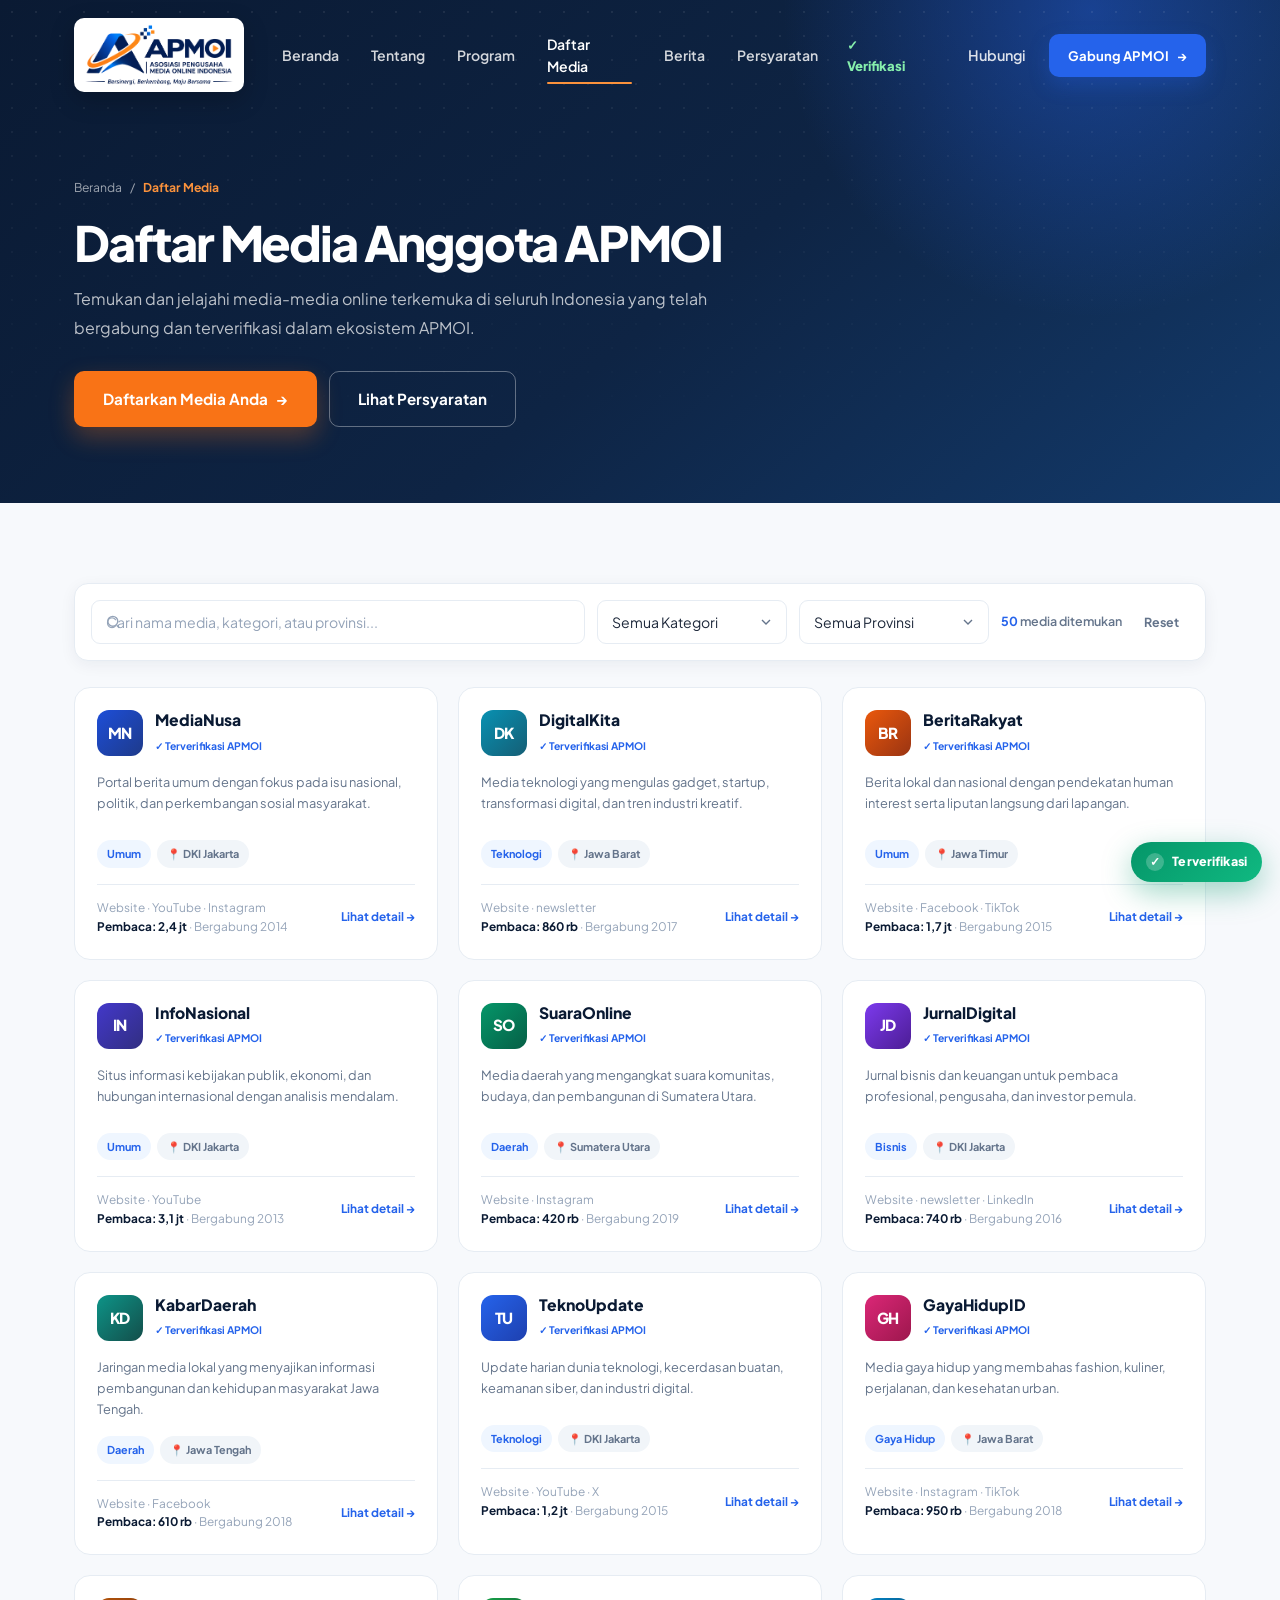
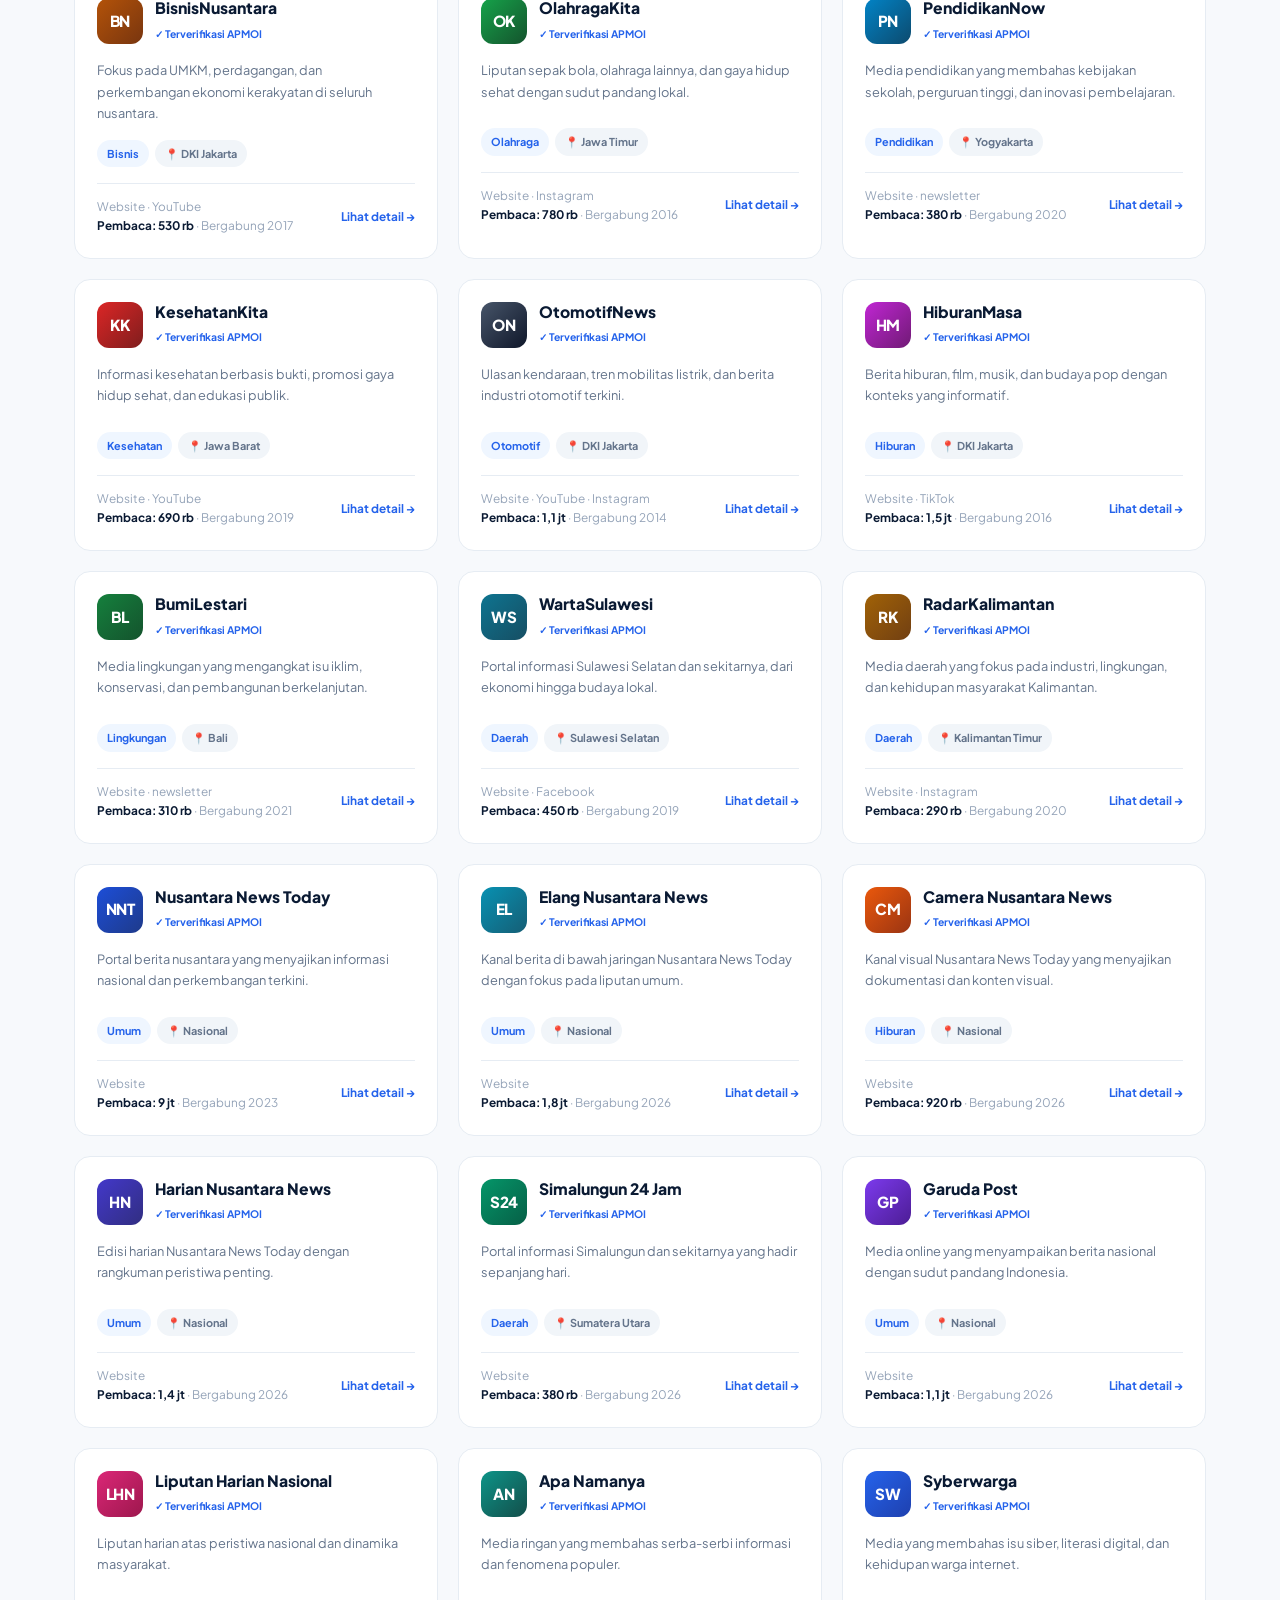
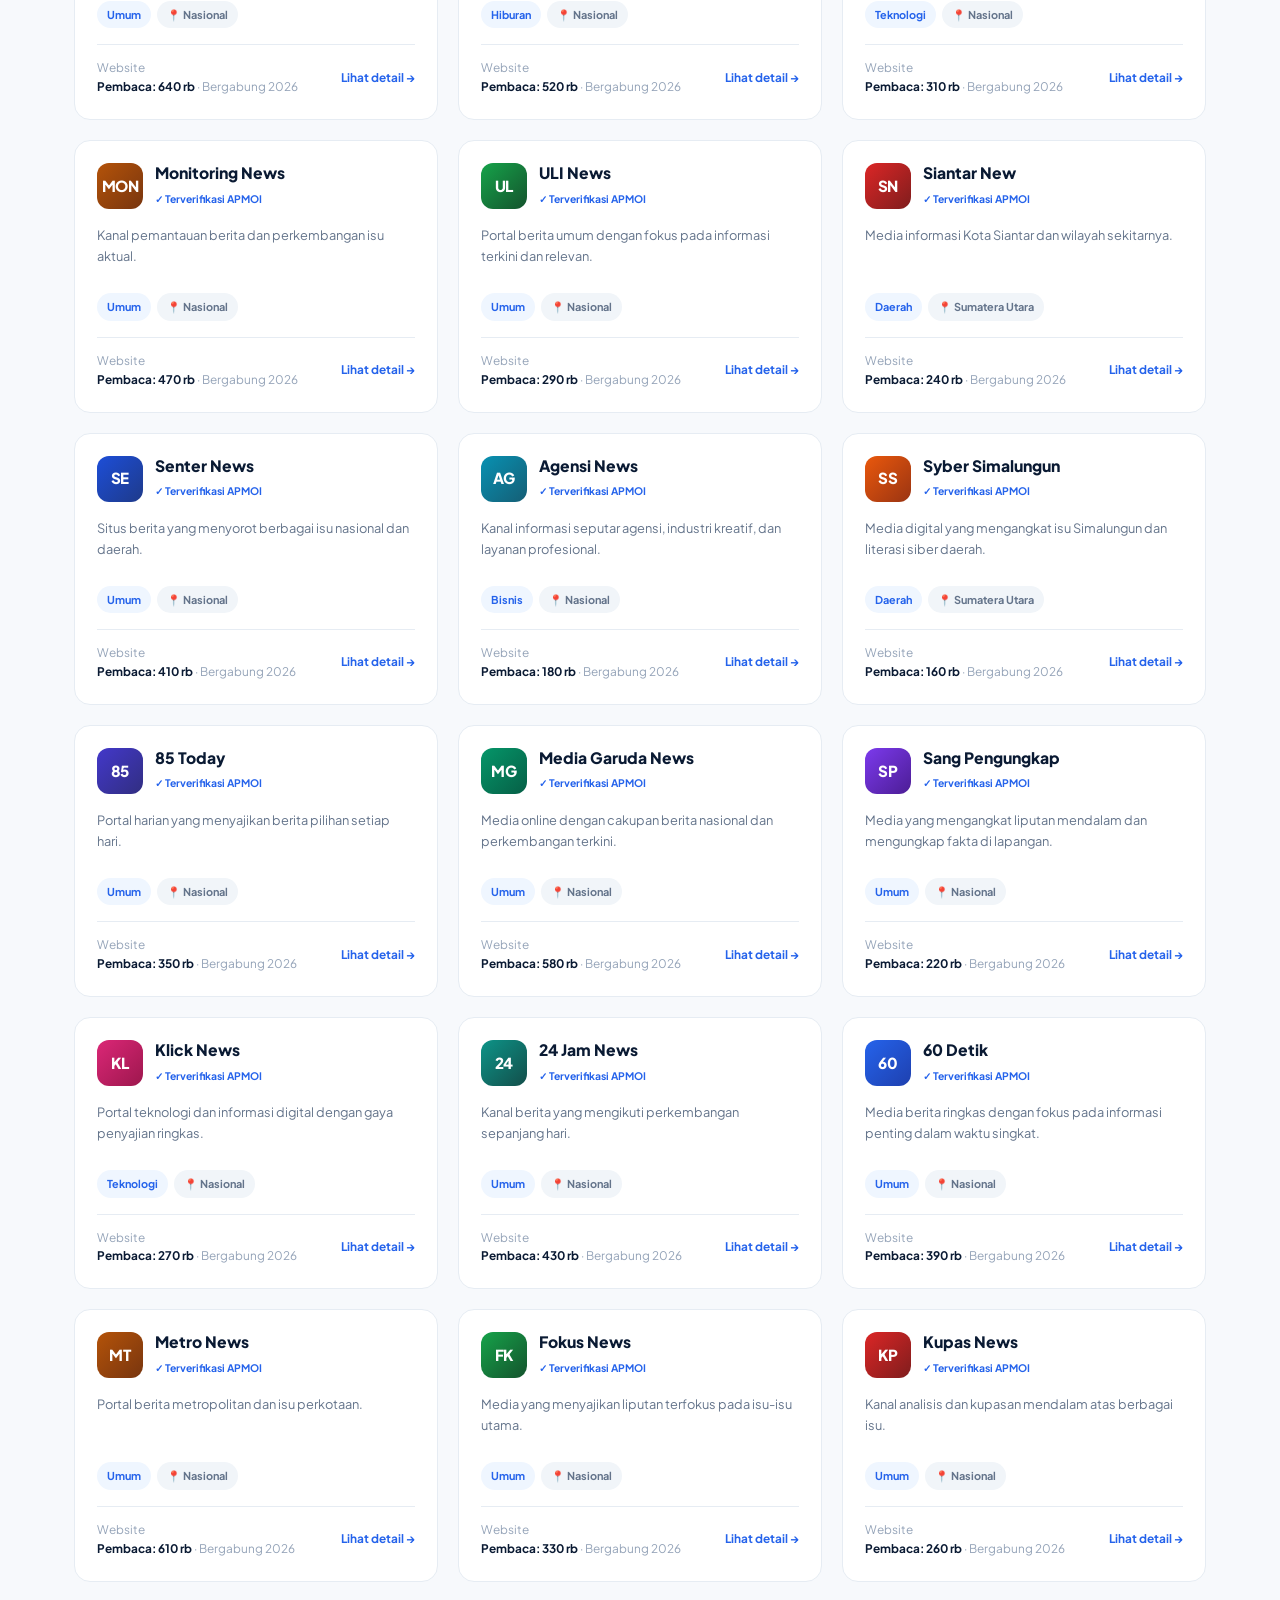
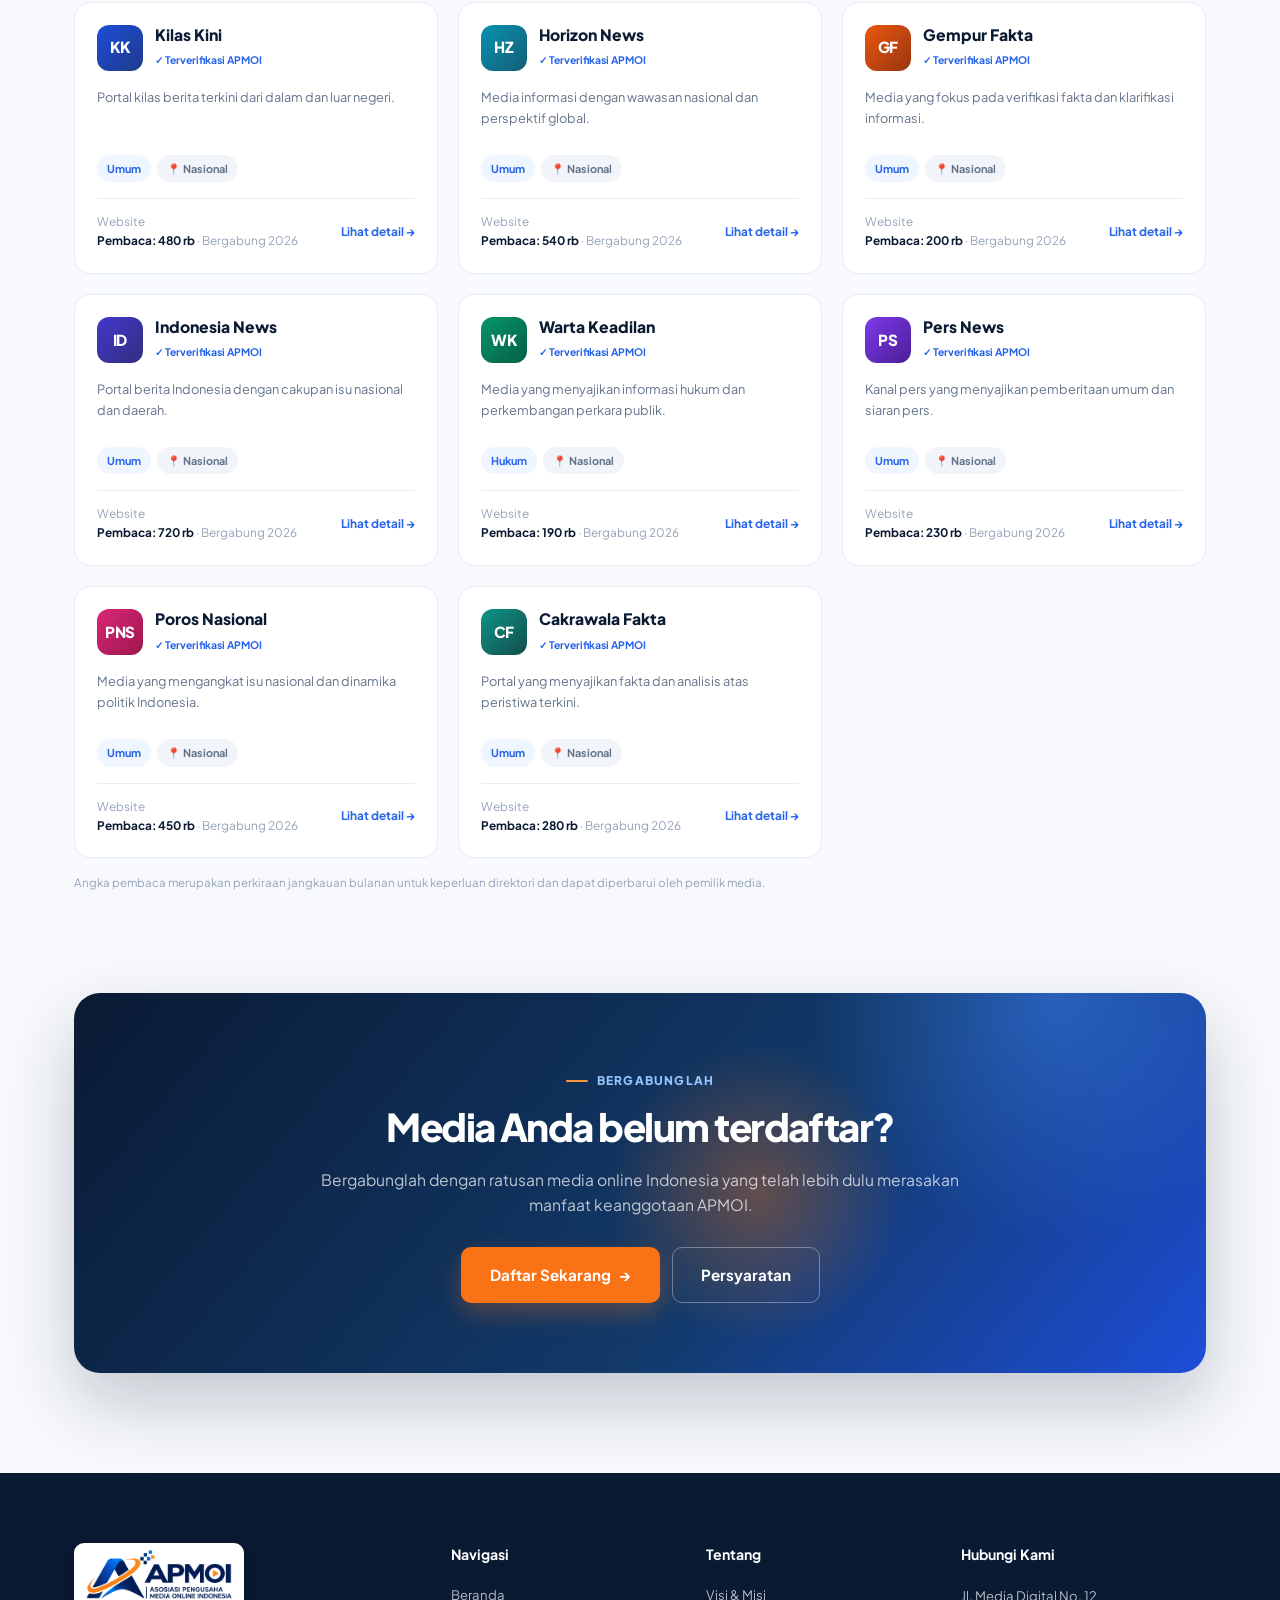
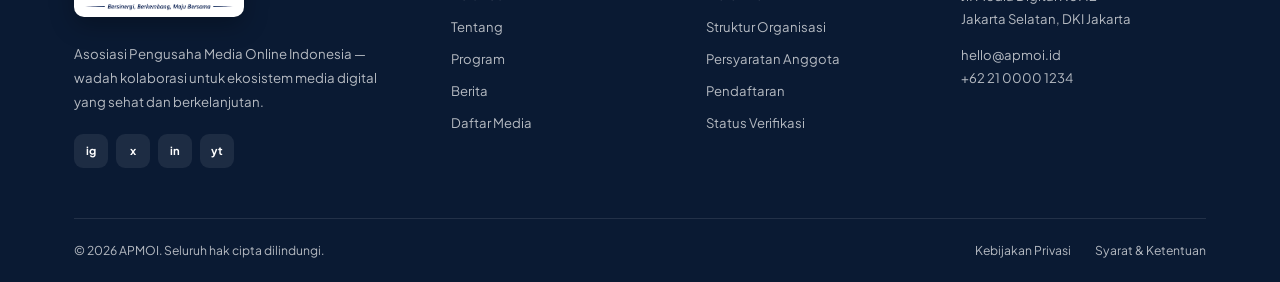
==== commit 811331de: "Tambah data pembaca & tahun bergabung untuk seluruh media" ====
--- a/daftar-media.html
+++ b/daftar-media.html
@@ -63,6 +63,7 @@
         <div class="directory-grid" id="directoryGrid">
 
         </div>
+        <p style="font-size:.72rem;color:var(--muted-light);margin-top:16px">Angka pembaca merupakan perkiraan jangkauan bulanan untuk keperluan direktori dan dapat diperbarui oleh pemilik media.</p>
         <div class="empty-state" id="emptyState" style="display:none">
           <div class="empty-icon">🔍</div><h3>Media tidak ditemukan</h3>
           <p>Coba kata kunci lain atau ubah filter pencarian Anda.</p>
--- a/css/style.css
+++ b/css/style.css
@@ -745,3 +745,68 @@
   .article-body { padding: 24px; }
   .article-cover { height: 180px; }
 }
+
+/* ---------- Status verifikasi & badge pembaca ---------- */
+.nav-link.verify-link { font-size: 0.82rem; padding: 8px 11px; font-weight: 800; }
+.site-header:not(.scrolled) .nav-link.verify-link { color: #86efac; }
+.site-header.scrolled .nav-link.verify-link { color: #059669; }
+.nav-link.verify-link.active::after { left: 11px; right: 11px; }
+
+.verify-badge {
+  position: fixed; right: 18px; bottom: 18px; z-index: 90;
+  display: inline-flex; align-items: center; gap: 8px;
+  padding: 10px 15px; border-radius: 100px;
+  background: linear-gradient(135deg, #059669, #10b981);
+  color: #fff; font-size: 0.78rem; font-weight: 800; letter-spacing: 0.01em;
+  box-shadow: 0 10px 30px rgba(5, 150, 105, 0.38);
+  transition: transform var(--transition), box-shadow var(--transition);
+}
+.verify-badge:hover, .verify-badge:focus-visible {
+  color: #fff; transform: translateY(-3px);
+  box-shadow: 0 16px 38px rgba(5, 150, 105, 0.48);
+}
+.verify-badge .vb-check {
+  width: 18px; height: 18px; flex: none; display: grid; place-items: center;
+  border-radius: 50%; background: rgba(255,255,255,0.22); font-size: 0.72rem; font-weight: 900;
+}
+
+.verify-hero {
+  display: flex; align-items: center; gap: 26px;
+  background: linear-gradient(135deg, #0a1a33 0%, #123a6b 100%);
+  color: #fff; border-radius: 20px; padding: 34px 38px; margin-bottom: 26px;
+  box-shadow: var(--shadow-md);
+}
+.verify-seal {
+  width: 74px; height: 74px; flex: none; border-radius: 50%;
+  display: grid; place-items: center; font-size: 2rem; font-weight: 800;
+  background: linear-gradient(135deg, #10b981, #059669);
+  box-shadow: 0 0 0 8px rgba(16, 185, 129, 0.16);
+}
+.verify-kicker {
+  display: inline-block; font-size: 0.7rem; font-weight: 800;
+  letter-spacing: 0.1em; text-transform: uppercase; color: #6ee7b7; margin-bottom: 8px;
+}
+.verify-hero h2 { font-size: 1.45rem; font-weight: 800; letter-spacing: -0.02em; line-height: 1.35; }
+.verify-hero p { font-size: 0.88rem; color: rgba(255,255,255,0.76); margin-top: 10px; line-height: 1.7; }
+.verify-hero p strong { color: #fff; }
+
+.verify-grid { display: grid; grid-template-columns: repeat(2, 1fr); gap: 16px; }
+.verify-item { display: flex; gap: 14px; background: var(--white); border: 1px solid var(--border); border-radius: 14px; padding: 20px; }
+.verify-icon { width: 32px; height: 32px; flex: none; border-radius: 50%; display: grid; place-items: center; font-size: 0.9rem; font-weight: 800; }
+.verify-icon.ok { background: #d1fae5; color: #059669; }
+.verify-icon.wait { background: #fef3c7; color: #d97706; }
+.verify-item h3 { font-size: 0.9rem; font-weight: 800; color: var(--navy); margin-bottom: 6px; }
+.verify-item p { font-size: 0.8rem; color: var(--muted); line-height: 1.7; }
+.verify-item code { font-size: 0.74rem; background: #f1f5f9; color: #0f172a; padding: 1px 5px; border-radius: 5px; word-break: break-all; }
+
+.verify-note { margin-top: 22px; background: #eff6ff; border-left: 3px solid var(--blue); border-radius: 0 12px 12px 0; padding: 20px 24px; }
+.verify-note h3 { font-size: 0.92rem; font-weight: 800; color: var(--navy); margin-bottom: 6px; }
+.verify-note p { font-size: 0.82rem; color: var(--muted); line-height: 1.75; }
+.verify-note a { color: var(--blue); font-weight: 700; text-decoration: underline; }
+
+@media (max-width: 640px) {
+  .verify-badge { right: 14px; bottom: 14px; padding: 9px 13px; font-size: 0.74rem; }
+  .verify-hero { flex-direction: column; align-items: flex-start; gap: 18px; padding: 26px 22px; }
+  .verify-hero h2 { font-size: 1.2rem; }
+  .verify-grid { grid-template-columns: 1fr; }
+}
